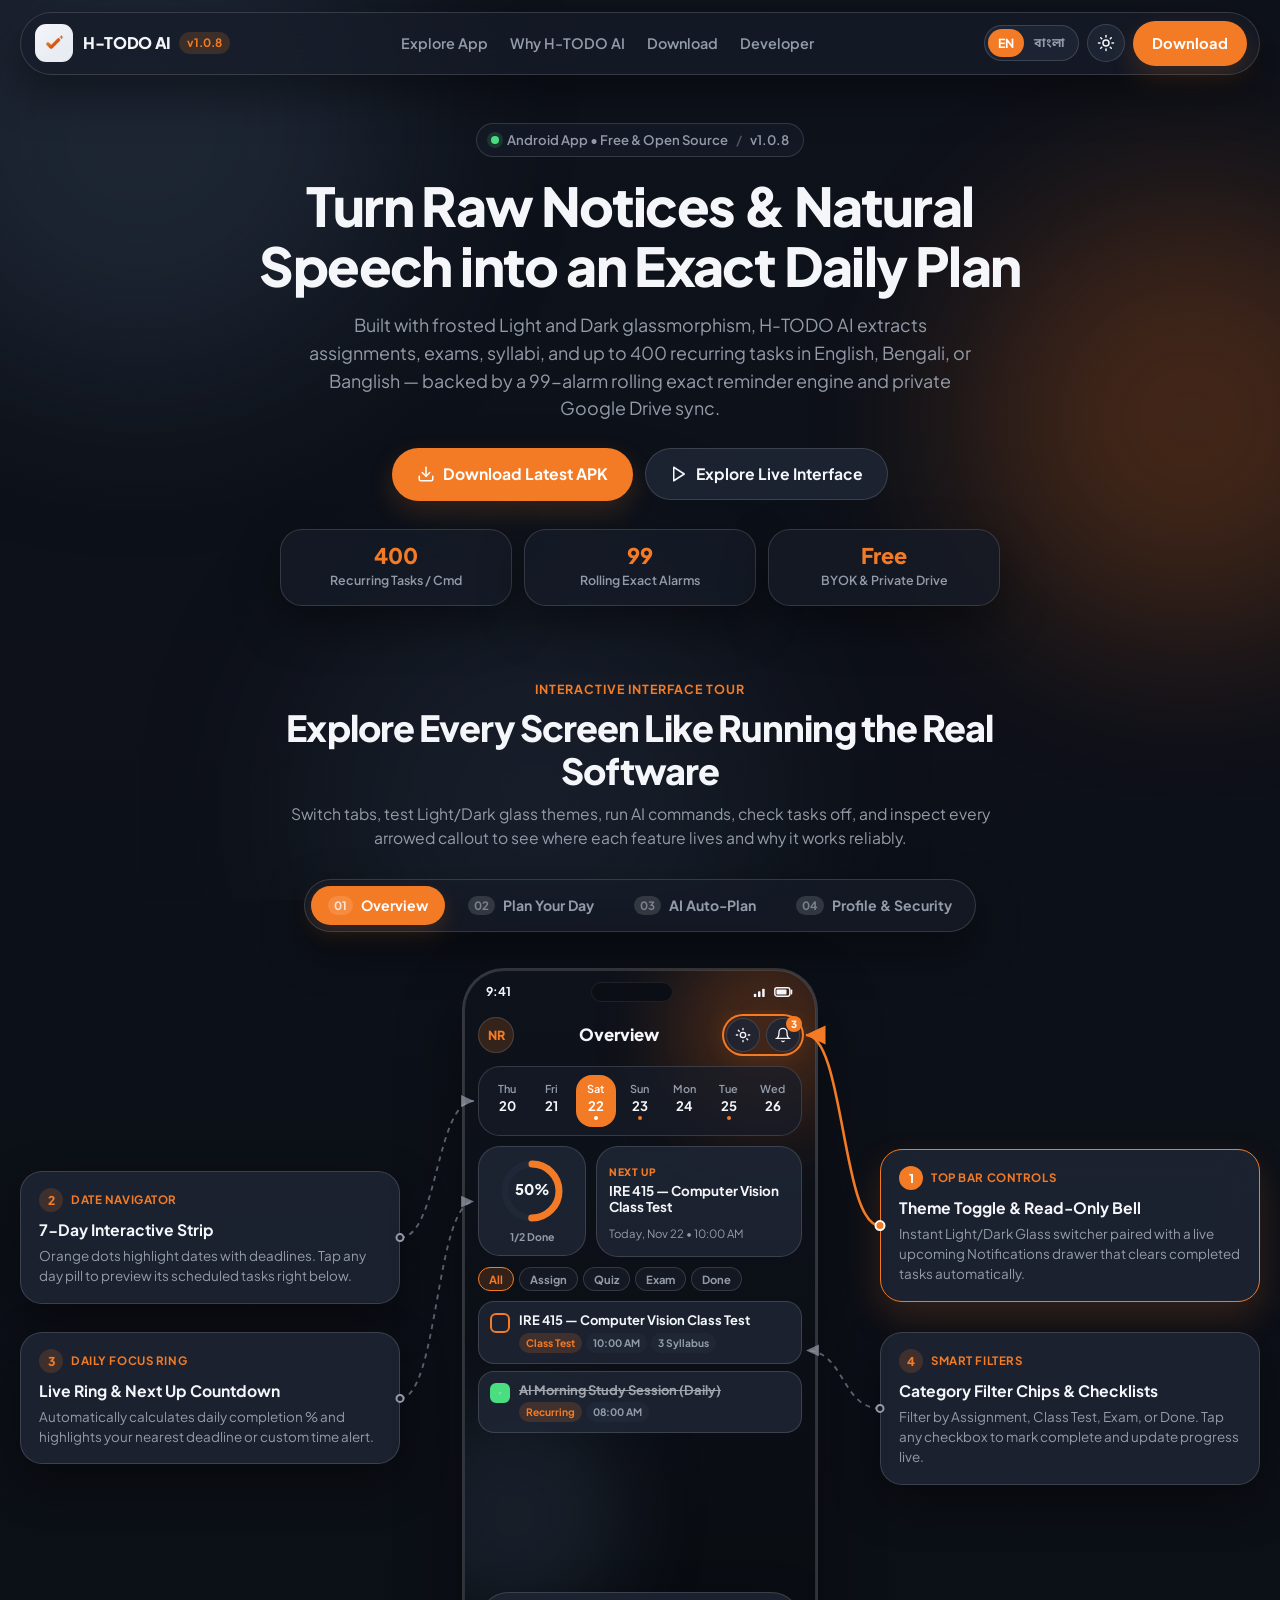
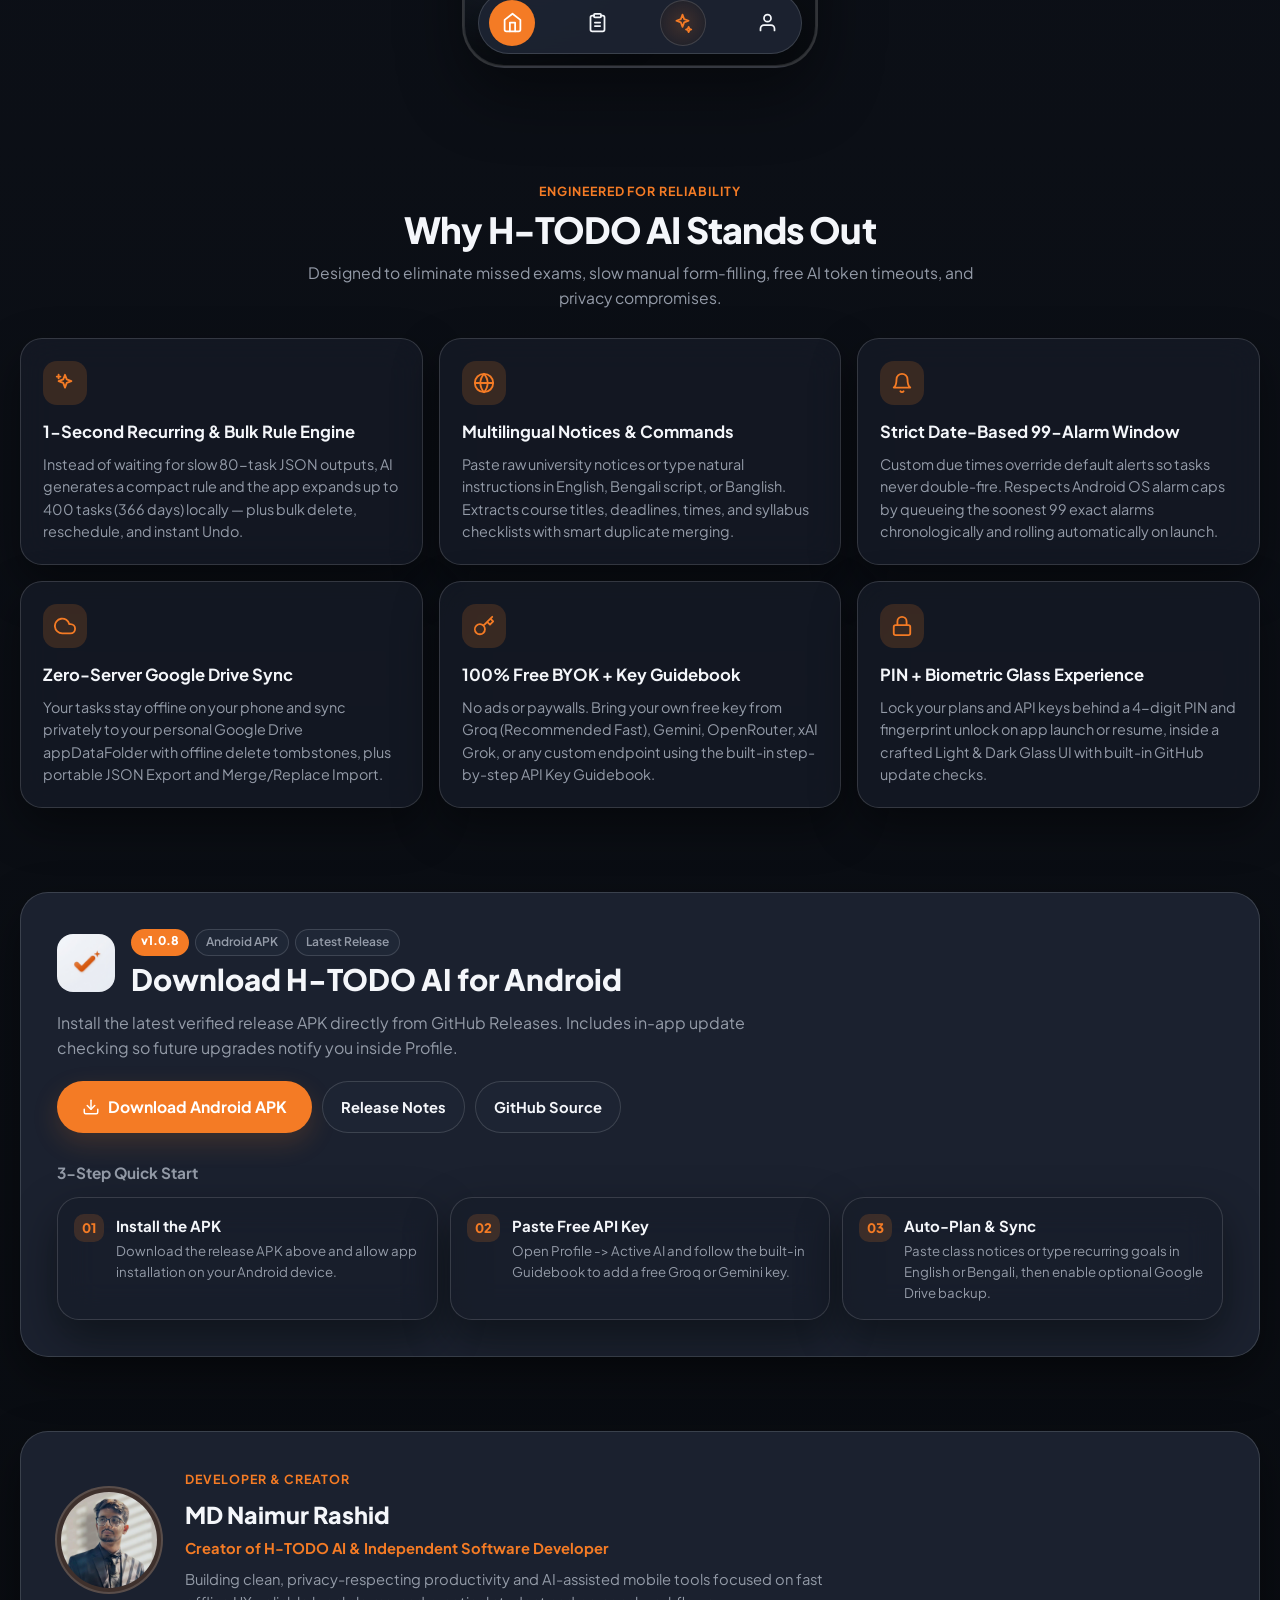
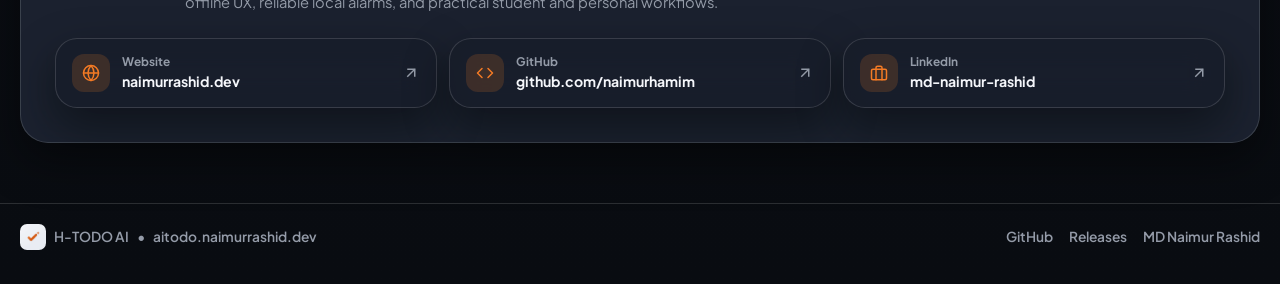
==== docs/index.html @ 0c8e9837 "Add interactive showcase website for aitodo.naimurrashid.dev and update README" ====
<!DOCTYPE html>
<html lang="en" data-theme="dark" data-lang="en">
<head>
  <meta charset="UTF-8" />
  <meta name="viewport" content="width=device-width, initial-scale=1.0" />
  <title>H-TODO AI — Smart AI Task &amp; Academic Schedule Planner</title>
  <meta
    name="description"
    content="H-TODO AI is a free, open-source glassmorphic Android planner with multilingual AI Auto-Plan (English, Bengali, Banglish), 400-task recurring rule engine, 99-alarm rolling exact reminders, private Google Drive sync, and biometric app lock."
  />
  <meta name="theme-color" content="#0B0E14" />
  <meta property="og:title" content="H-TODO AI — Smart AI Task &amp; Academic Schedule Planner" />
  <meta
    property="og:description"
    content="Turn raw Bengali, English, or Banglish notices and natural-language recurring rules into structured daily schedules with exact Android alarms and private Google Drive backup."
  />
  <meta property="og:type" content="website" />
  <meta property="og:url" content="https://aitodo.naimurrashid.dev/" />
  <meta property="og:image" content="https://aitodo.naimurrashid.dev/assets/app_logo.png" />
  <link rel="icon" type="image/png" href="assets/app_logo.png" />
  <link rel="apple-touch-icon" href="assets/app_logo.png" />
  <link rel="preconnect" href="https://fonts.googleapis.com" />
  <link rel="preconnect" href="https://fonts.gstatic.com" crossorigin />
  <link
    href="https://fonts.googleapis.com/css2?family=Noto+Sans+Bengali:wght@400;500;600;700&amp;family=Plus+Jakarta+Sans:wght@400;500;600;700;800&amp;display=swap"
    rel="stylesheet"
  />
  <link rel="stylesheet" href="styles.css" />
</head>
<body>
  <div class="ambient-backdrop" aria-hidden="true">
    <span class="orb orb-primary"></span>
    <span class="orb orb-accent"></span>
    <span class="orb orb-secondary"></span>
  </div>

  <!-- Sticky Glass Navigation Header -->
  <header class="site-header">
    <div class="container header-inner">
      <a class="brand" href="#top" aria-label="H-TODO AI Home">
        <img src="assets/app_logo.png" alt="H-TODO AI Logo" width="38" height="38" class="brand-logo" />
        <div class="brand-text">
          <span class="brand-name">H-TODO AI</span>
          <span class="version-pill" data-release-tag>v1.0.8</span>
        </div>
      </a>

      <nav class="desktop-nav" aria-label="Primary Navigation">
        <a href="#explore" data-i18n="navExplore">Explore App</a>
        <a href="#why" data-i18n="navWhy">Why H-TODO AI</a>
        <a href="#download" data-i18n="navDownload">Download</a>
        <a href="#developer" data-i18n="navDeveloper">Developer</a>
      </nav>

      <div class="header-actions">
        <div class="lang-switch" role="group" aria-label="Language switcher">
          <button type="button" class="lang-btn is-active" data-set-lang="en">EN</button>
          <button type="button" class="lang-btn" data-set-lang="bn">বাংলা</button>
        </div>

        <button
          type="button"
          class="icon-glass-btn"
          id="theme-toggle-btn"
          aria-label="Toggle Light and Dark Glass theme"
          title="Switch Glass Theme"
        >
          <svg class="icon-sun" viewBox="0 0 24 24" fill="none" stroke="currentColor" stroke-width="2" stroke-linecap="round" stroke-linejoin="round" aria-hidden="true">
            <circle cx="12" cy="12" r="4"></circle>
            <path d="M12 2v2M12 20v2M4.93 4.93l1.41 1.41M17.66 17.66l1.41 1.41M2 12h2M20 12h2M6.34 17.66l-1.41 1.41M19.07 4.93l-1.41 1.41"></path>
          </svg>
          <svg class="icon-moon" viewBox="0 0 24 24" fill="none" stroke="currentColor" stroke-width="2" stroke-linecap="round" stroke-linejoin="round" aria-hidden="true">
            <path d="M21 12.79A9 9 0 1 1 11.21 3 7 7 0 0 0 21 12.79z"></path>
          </svg>
        </button>

        <a href="#download" class="btn-primary header-download-btn" data-i18n="headerDownload">Download</a>

        <button
          type="button"
          class="icon-glass-btn mobile-menu-btn"
          id="mobile-menu-btn"
          aria-label="Toggle Menu"
          aria-expanded="false"
        >
          <svg viewBox="0 0 24 24" fill="none" stroke="currentColor" stroke-width="2" stroke-linecap="round" aria-hidden="true">
            <line x1="4" y1="7" x2="20" y2="7"></line>
            <line x1="4" y1="12" x2="20" y2="12"></line>
            <line x1="4" y1="17" x2="20" y2="17"></line>
          </svg>
        </button>
      </div>
    </div>

    <div class="mobile-nav glass-panel" id="mobile-nav" hidden>
      <a href="#explore" data-i18n="navExplore">Explore App</a>
      <a href="#why" data-i18n="navWhy">Why H-TODO AI</a>
      <a href="#download" data-i18n="navDownload">Download</a>
      <a href="#developer" data-i18n="navDeveloper">Developer</a>
    </div>
  </header>

  <main id="top">
    <!-- Hero Section -->
    <section class="hero-section">
      <div class="container hero-grid">
        <div class="hero-copy">
          <div class="eyebrow-pill glass-pill">
            <span class="pulse-dot"></span>
            <span data-i18n="heroEyebrow">Android App • Free &amp; Open Source</span>
            <span class="eyebrow-sep" aria-hidden="true">/</span>
            <span data-release-tag>v1.0.8</span>
          </div>

          <h1 class="hero-title" data-i18n="heroTitle">
            Turn Raw Notices &amp; Natural Speech into an Exact Daily Plan
          </h1>

          <p class="hero-subtitle" data-i18n="heroSubtitle">
            Built with frosted Light and Dark glassmorphism, H-TODO AI extracts assignments, exams, syllabi, and up to 400 recurring tasks in English, Bengali, or Banglish — backed by a 99-alarm rolling exact reminder engine and private Google Drive sync.
          </p>

          <div class="hero-ctas">
            <a
              href="https://github.com/naimurhamim/h-todo-ai/releases/latest"
              class="btn-primary btn-lg"
              data-apk-download
            >
              <svg viewBox="0 0 24 24" fill="none" stroke="currentColor" stroke-width="2" stroke-linecap="round" stroke-linejoin="round" aria-hidden="true">
                <path d="M21 15v4a2 2 0 0 1-2 2H5a2 2 0 0 1-2-2v-4"></path>
                <polyline points="7 10 12 15 17 10"></polyline>
                <line x1="12" y1="15" x2="12" y2="3"></line>
              </svg>
              <span data-i18n="heroPrimaryCta">Download Latest APK</span>
            </a>

            <a href="#explore" class="btn-glass btn-lg">
              <svg viewBox="0 0 24 24" fill="none" stroke="currentColor" stroke-width="2" stroke-linecap="round" stroke-linejoin="round" aria-hidden="true">
                <polygon points="5 3 19 12 5 21 5 3"></polygon>
              </svg>
              <span data-i18n="heroSecondaryCta">Explore Live Interface</span>
            </a>
          </div>

          <div class="hero-metrics">
            <div class="metric-card glass-panel">
              <span class="metric-value">400</span>
              <span class="metric-label" data-i18n="metricRecurring">Recurring Tasks / Cmd</span>
            </div>
            <div class="metric-card glass-panel">
              <span class="metric-value">99</span>
              <span class="metric-label" data-i18n="metricAlarms">Rolling Exact Alarms</span>
            </div>
            <div class="metric-card glass-panel">
              <span class="metric-value" data-i18n="metricZeroCostVal">Free</span>
              <span class="metric-label" data-i18n="metricZeroCost">BYOK &amp; Private Drive</span>
            </div>
          </div>
        </div>
      </div>
    </section>

    <!-- Interactive Software Explorer -->
    <section id="explore" class="explore-section">
      <div class="container">
        <div class="section-header">
          <span class="section-kicker" data-i18n="exploreKicker">Interactive Interface Tour</span>
          <h2 class="section-title" data-i18n="exploreTitle">
            Explore Every Screen Like Running the Real Software
          </h2>
          <p class="section-desc" data-i18n="exploreDesc">
            Switch tabs, test Light/Dark glass themes, run AI commands, check tasks off, and inspect every arrowed callout to see where each feature lives and why it works reliably.
          </p>
        </div>

        <!-- Screen Tabs -->
        <div class="screen-tabs-wrap">
          <div class="screen-tabs glass-panel" role="tablist" aria-label="App Screens">
            <button type="button" class="screen-tab is-active" role="tab" aria-selected="true" data-tab="0">
              <span class="tab-index">01</span>
              <span data-i18n="tabOverview">Overview</span>
            </button>
            <button type="button" class="screen-tab" role="tab" aria-selected="false" data-tab="1">
              <span class="tab-index">02</span>
              <span data-i18n="tabPlan">Plan Your Day</span>
            </button>
            <button type="button" class="screen-tab" role="tab" aria-selected="false" data-tab="2">
              <span class="tab-index">03</span>
              <span data-i18n="tabAi">AI Auto-Plan</span>
            </button>
            <button type="button" class="screen-tab" role="tab" aria-selected="false" data-tab="3">
              <span class="tab-index">04</span>
              <span data-i18n="tabProfile">Profile &amp; Security</span>
            </button>
          </div>
        </div>

        <!-- 3-Column Annotated Phone Stage -->
        <div class="explore-stage" id="explore-stage">
          <svg id="callout-arrows" class="callout-arrows" aria-hidden="true"></svg>

          <!-- Left Bubble Column (Desktop) -->
          <div class="callout-col callout-col-left" id="callout-left"></div>

          <!-- Center Interactive Glass Phone Frame -->
          <div class="phone-column">
            <div class="phone-chassis" id="phone-chassis">
              <div class="phone-ambient" aria-hidden="true">
                <span class="p-orb p-orb-1"></span>
                <span class="p-orb p-orb-2"></span>
              </div>

              <!-- Realistic Status Bar & Top Speaker -->
              <div class="phone-statusbar">
                <span class="sb-time">9:41</span>
                <span class="phone-notch" aria-hidden="true"></span>
                <span class="sb-icons" aria-hidden="true">
                  <svg viewBox="0 0 18 14" width="15" height="12" fill="currentColor">
                    <rect x="1" y="9" width="3" height="4" rx="1"></rect>
                    <rect x="6" y="6" width="3" height="7" rx="1"></rect>
                    <rect x="11" y="3" width="3" height="10" rx="1"></rect>
                  </svg>
                  <svg viewBox="0 0 24 14" width="20" height="12" fill="none" stroke="currentColor" stroke-width="1.8">
                    <rect x="1" y="2" width="18" height="10" rx="2.5"></rect>
                    <rect x="3" y="4" width="12" height="6" rx="1" fill="currentColor" stroke="none"></rect>
                    <path d="M21 5v4" stroke-linecap="round"></path>
                  </svg>
                </span>
              </div>

              <!-- In-Phone Top Undo Popup / Toast Host -->
              <div class="phone-overlay-host" id="phone-overlay-host"></div>

              <!-- Scrollable Phone Screen Content -->
              <div class="phone-viewport" id="phone-viewport" tabindex="0"></div>

              <!-- Floating Bottom Glass Nav Dock (Exact HomeShell Match) -->
              <div class="phone-dock-wrap">
                <nav class="phone-dock" aria-label="Simulated App Navigation">
                  <button type="button" class="dock-btn is-active" data-tab="0" title="Overview" aria-label="Overview tab">
                    <svg viewBox="0 0 24 24" fill="none" stroke="currentColor" stroke-width="2" stroke-linecap="round" stroke-linejoin="round">
                      <path d="M3 9l9-7 9 7v11a2 2 0 0 1-2 2H5a2 2 0 0 1-2-2z"></path>
                      <polyline points="9 22 9 12 15 12 15 22"></polyline>
                    </svg>
                  </button>
                  <button type="button" class="dock-btn" data-tab="1" title="Plan" aria-label="Plan tab">
                    <svg viewBox="0 0 24 24" fill="none" stroke="currentColor" stroke-width="2" stroke-linecap="round" stroke-linejoin="round">
                      <rect x="8" y="2" width="8" height="4" rx="1" ry="1"></rect>
                      <path d="M16 4h2a2 2 0 0 1 2 2v14a2 2 0 0 1-2 2H6a2 2 0 0 1-2-2V6a2 2 0 0 1 2-2h2"></path>
                      <path d="M9 12h6M9 16h6"></path>
                    </svg>
                  </button>
                  <button type="button" class="dock-btn dock-ai-btn" data-tab="2" title="AI Auto-Plan" aria-label="AI Auto-Plan tab">
                    <svg viewBox="0 0 24 24" fill="none" stroke="currentColor" stroke-width="2" stroke-linecap="round" stroke-linejoin="round">
                      <path d="M12 3l1.9 5.1L19 10l-5.1 1.9L12 17l-1.9-5.1L5 10l5.1-1.9L12 3z"></path>
                      <path d="M19 17l.9 2.1L22 20l-2.1.9L19 23l-.9-2.1L16 20l2.1-.9L19 17z"></path>
                    </svg>
                  </button>
                  <button type="button" class="dock-btn" data-tab="3" title="Profile" aria-label="Profile tab">
                    <svg viewBox="0 0 24 24" fill="none" stroke="currentColor" stroke-width="2" stroke-linecap="round" stroke-linejoin="round">
                      <path d="M20 21v-2a4 4 0 0 0-4-4H8a4 4 0 0 0-4 4v2"></path>
                      <circle cx="12" cy="7" r="4"></circle>
                    </svg>
                  </button>
                </nav>
              </div>
            </div>
          </div>

          <!-- Right Bubble Column (Desktop) -->
          <div class="callout-col callout-col-right" id="callout-right"></div>
        </div>

        <!-- Mobile & Tablet Interactive Callouts -->
        <div class="mobile-callouts" id="mobile-callouts">
          <div class="mobile-stepper glass-panel">
            <button type="button" class="step-nav-btn" id="step-prev-btn">
              <svg viewBox="0 0 24 24" fill="none" stroke="currentColor" stroke-width="2" stroke-linecap="round" stroke-linejoin="round" aria-hidden="true">
                <polyline points="15 18 9 12 15 6"></polyline>
              </svg>
              <span data-i18n="stepPrev">Prev</span>
            </button>
            <div class="step-status">
              <span class="step-badge" id="step-badge-text">1 / 4</span>
              <span class="step-hint" data-i18n="stepHint">Tap pins or cards to inspect</span>
            </div>
            <button type="button" class="step-nav-btn" id="step-next-btn">
              <span data-i18n="stepNext">Next</span>
              <svg viewBox="0 0 24 24" fill="none" stroke="currentColor" stroke-width="2" stroke-linecap="round" stroke-linejoin="round" aria-hidden="true">
                <polyline points="9 18 15 12 9 6"></polyline>
              </svg>
            </button>
          </div>

          <div class="mobile-callout-list" id="mobile-callout-list"></div>
        </div>
      </div>
    </section>

    <!-- Why H-TODO AI Section -->
    <section id="why" class="why-section">
      <div class="container">
        <div class="section-header">
          <span class="section-kicker" data-i18n="whyKicker">Engineered for Reliability</span>
          <h2 class="section-title" data-i18n="whyTitle">Why H-TODO AI Stands Out</h2>
          <p class="section-desc" data-i18n="whyDesc">
            Designed to eliminate missed exams, slow manual form-filling, free AI token timeouts, and privacy compromises.
          </p>
        </div>

        <div class="why-grid" id="why-grid">
          <article class="why-card glass-panel">
            <div class="why-icon">
              <svg viewBox="0 0 24 24" fill="none" stroke="currentColor" stroke-width="2" stroke-linecap="round" stroke-linejoin="round" aria-hidden="true">
                <path d="M12 3l1.9 5.1L19 10l-5.1 1.9L12 17l-1.9-5.1L5 10l5.1-1.9L12 3z"></path>
                <path d="M5 3v4M3 5h4"></path>
              </svg>
            </div>
            <h3 data-i18n="why1Title">1-Second Recurring &amp; Bulk Rule Engine</h3>
            <p data-i18n="why1Body">
              Instead of waiting for slow 80-task JSON outputs, AI generates a compact rule and the app expands up to 400 tasks (366 days) locally — plus bulk delete, reschedule, and instant Undo.
            </p>
          </article>

          <article class="why-card glass-panel">
            <div class="why-icon">
              <svg viewBox="0 0 24 24" fill="none" stroke="currentColor" stroke-width="2" stroke-linecap="round" stroke-linejoin="round" aria-hidden="true">
                <circle cx="12" cy="12" r="10"></circle>
                <line x1="2" y1="12" x2="22" y2="12"></line>
                <path d="M12 2a15.3 15.3 0 0 1 4 10 15.3 15.3 0 0 1-4 10 15.3 15.3 0 0 1-4-10 15.3 15.3 0 0 1 4-10z"></path>
              </svg>
            </div>
            <h3 data-i18n="why2Title">Multilingual Notices &amp; Commands</h3>
            <p data-i18n="why2Body">
              Paste raw university notices or type natural instructions in English, Bengali script, or Banglish. Extracts course titles, deadlines, times, and syllabus checklists with smart duplicate merging.
            </p>
          </article>

          <article class="why-card glass-panel">
            <div class="why-icon">
              <svg viewBox="0 0 24 24" fill="none" stroke="currentColor" stroke-width="2" stroke-linecap="round" stroke-linejoin="round" aria-hidden="true">
                <path d="M18 8A6 6 0 0 0 6 8c0 7-3 9-3 9h18s-3-2-3-9"></path>
                <path d="M13.73 21a2 2 0 0 1-3.46 0"></path>
              </svg>
            </div>
            <h3 data-i18n="why3Title">Strict Date-Based 99-Alarm Window</h3>
            <p data-i18n="why3Body">
              Custom due times override default alerts so tasks never double-fire. Respects Android OS alarm caps by queueing the soonest 99 exact alarms chronologically and rolling automatically on launch.
            </p>
          </article>

          <article class="why-card glass-panel">
            <div class="why-icon">
              <svg viewBox="0 0 24 24" fill="none" stroke="currentColor" stroke-width="2" stroke-linecap="round" stroke-linejoin="round" aria-hidden="true">
                <path d="M18 10h-1.26A8 8 0 1 0 9 20h9a5 5 0 0 0 0-10z"></path>
              </svg>
            </div>
            <h3 data-i18n="why4Title">Zero-Server Google Drive Sync</h3>
            <p data-i18n="why4Body">
              Your tasks stay offline on your phone and sync privately to your personal Google Drive appDataFolder with offline delete tombstones, plus portable JSON Export and Merge/Replace Import.
            </p>
          </article>

          <article class="why-card glass-panel">
            <div class="why-icon">
              <svg viewBox="0 0 24 24" fill="none" stroke="currentColor" stroke-width="2" stroke-linecap="round" stroke-linejoin="round" aria-hidden="true">
                <path d="M21 2l-2 2m-7.61 7.61a5.5 5.5 0 1 1-7.778 7.778 5.5 5.5 0 0 1 7.777-7.777zm0 0L15.5 7.5m0 0l3 3L22 7l-3-3m-3.5 3.5L19 4"></path>
              </svg>
            </div>
            <h3 data-i18n="why5Title">100% Free BYOK + Key Guidebook</h3>
            <p data-i18n="why5Body">
              No ads or paywalls. Bring your own free key from Groq (Recommended Fast), Gemini, OpenRouter, xAI Grok, or any custom endpoint using the built-in step-by-step API Key Guidebook.
            </p>
          </article>

          <article class="why-card glass-panel">
            <div class="why-icon">
              <svg viewBox="0 0 24 24" fill="none" stroke="currentColor" stroke-width="2" stroke-linecap="round" stroke-linejoin="round" aria-hidden="true">
                <rect x="3" y="11" width="18" height="11" rx="2" ry="2"></rect>
                <path d="M7 11V7a5 5 0 0 1 10 0v4"></path>
              </svg>
            </div>
            <h3 data-i18n="why6Title">PIN + Biometric Glass Experience</h3>
            <p data-i18n="why6Body">
              Lock your plans and API keys behind a 4-digit PIN and fingerprint unlock on app launch or resume, inside a crafted Light &amp; Dark Glass UI with built-in GitHub update checks.
            </p>
          </article>
        </div>
      </div>
    </section>

    <!-- Download & Quick Setup Section -->
    <section id="download" class="download-section">
      <div class="container">
        <div class="download-card glass-panel-elevated">
          <div class="download-main">
            <div class="download-brand-row">
              <img src="assets/app_logo.png" alt="H-TODO AI Icon" width="58" height="58" class="download-app-icon" />
              <div>
                <div class="release-badges">
                  <span class="release-tag-pill" data-release-tag>v1.0.8</span>
                  <span class="release-meta-pill" id="release-size">Android APK</span>
                  <span class="release-meta-pill" id="release-date">Latest Release</span>
                </div>
                <h2 class="download-title" data-i18n="downloadTitle">Download H-TODO AI for Android</h2>
              </div>
            </div>

            <p class="download-desc" data-i18n="downloadDesc">
              Install the latest verified release APK directly from GitHub Releases. Includes in-app update checking so future upgrades notify you inside Profile.
            </p>

            <div class="download-actions">
              <a
                href="https://github.com/naimurhamim/h-todo-ai/releases/latest"
                class="btn-primary btn-lg"
                id="primary-apk-btn"
                data-apk-download
              >
                <svg viewBox="0 0 24 24" fill="none" stroke="currentColor" stroke-width="2" stroke-linecap="round" stroke-linejoin="round" aria-hidden="true">
                  <path d="M21 15v4a2 2 0 0 1-2 2H5a2 2 0 0 1-2-2v-4"></path>
                  <polyline points="7 10 12 15 17 10"></polyline>
                  <line x1="12" y1="15" x2="12" y2="3"></line>
                </svg>
                <span data-i18n="downloadApkBtn">Download Android APK</span>
              </a>

              <a
                href="https://github.com/naimurhamim/h-todo-ai/releases/latest"
                target="_blank"
                rel="noopener noreferrer"
                class="btn-glass"
                id="release-notes-link"
              >
                <span data-i18n="releaseNotesBtn">Release Notes</span>
              </a>

              <a
                href="https://github.com/naimurhamim/h-todo-ai"
                target="_blank"
                rel="noopener noreferrer"
                class="btn-glass"
              >
                <span data-i18n="sourceRepoBtn">GitHub Source</span>
              </a>
            </div>
          </div>

          <div class="quick-steps">
            <h3 class="quick-steps-heading" data-i18n="quickStepsHeading">3-Step Quick Start</h3>
            <div class="steps-grid">
              <div class="step-item glass-panel">
                <span class="step-num">01</span>
                <div>
                  <h4 data-i18n="qs1Title">Install the APK</h4>
                  <p data-i18n="qs1Body">Download the release APK above and allow app installation on your Android device.</p>
                </div>
              </div>
              <div class="step-item glass-panel">
                <span class="step-num">02</span>
                <div>
                  <h4 data-i18n="qs2Title">Paste Free API Key</h4>
                  <p data-i18n="qs2Body">Open Profile -&gt; Active AI and follow the built-in Guidebook to add a free Groq or Gemini key.</p>
                </div>
              </div>
              <div class="step-item glass-panel">
                <span class="step-num">03</span>
                <div>
                  <h4 data-i18n="qs3Title">Auto-Plan &amp; Sync</h4>
                  <p data-i18n="qs3Body">Paste class notices or type recurring goals in English or Bengali, then enable optional Google Drive backup.</p>
                </div>
              </div>
            </div>
          </div>
        </div>
      </div>
    </section>

    <!-- Developer Section -->
    <section id="developer" class="developer-section">
      <div class="container">
        <div class="developer-card glass-panel-elevated">
          <div class="developer-header">
            <div class="dev-avatar-ring">
              <img src="assets/Naimur_Hamim.jpg" alt="MD Naimur Rashid" width="96" height="96" class="dev-avatar" />
            </div>
            <div class="dev-identity">
              <span class="section-kicker" data-i18n="devKicker">Developer &amp; Creator</span>
              <h2 class="dev-name">MD Naimur Rashid</h2>
              <p class="dev-role" data-i18n="devRole">Creator of H-TODO AI &amp; Independent Software Developer</p>
              <p class="dev-bio" data-i18n="devBio">
                Building clean, privacy-respecting productivity and AI-assisted mobile tools focused on fast offline UX, reliable local alarms, and practical student and personal workflows.
              </p>
            </div>
          </div>

          <div class="dev-links-grid">
            <a href="https://naimurrashid.dev/" target="_blank" rel="noopener noreferrer" class="dev-link-card glass-panel">
              <span class="dev-link-icon">
                <svg viewBox="0 0 24 24" fill="none" stroke="currentColor" stroke-width="2" stroke-linecap="round" stroke-linejoin="round" aria-hidden="true">
                  <circle cx="12" cy="12" r="10"></circle>
                  <line x1="2" y1="12" x2="22" y2="12"></line>
                  <path d="M12 2a15.3 15.3 0 0 1 4 10 15.3 15.3 0 0 1-4 10 15.3 15.3 0 0 1-4-10 15.3 15.3 0 0 1 4-10z"></path>
                </svg>
              </span>
              <div class="dev-link-meta">
                <span class="dev-link-label">Website</span>
                <span class="dev-link-value">naimurrashid.dev</span>
              </div>
              <svg class="dev-ext-arrow" viewBox="0 0 24 24" fill="none" stroke="currentColor" stroke-width="2" aria-hidden="true">
                <line x1="7" y1="17" x2="17" y2="7"></line>
                <polyline points="7 7 17 7 17 17"></polyline>
              </svg>
            </a>

            <a href="https://github.com/naimurhamim" target="_blank" rel="noopener noreferrer" class="dev-link-card glass-panel">
              <span class="dev-link-icon">
                <svg viewBox="0 0 24 24" fill="none" stroke="currentColor" stroke-width="2" stroke-linecap="round" stroke-linejoin="round" aria-hidden="true">
                  <polyline points="16 18 22 12 16 6"></polyline>
                  <polyline points="8 6 2 12 8 18"></polyline>
                </svg>
              </span>
              <div class="dev-link-meta">
                <span class="dev-link-label">GitHub</span>
                <span class="dev-link-value">github.com/naimurhamim</span>
              </div>
              <svg class="dev-ext-arrow" viewBox="0 0 24 24" fill="none" stroke="currentColor" stroke-width="2" aria-hidden="true">
                <line x1="7" y1="17" x2="17" y2="7"></line>
                <polyline points="7 7 17 7 17 17"></polyline>
              </svg>
            </a>

            <a href="https://www.linkedin.com/in/md-naimur-rashid/" target="_blank" rel="noopener noreferrer" class="dev-link-card glass-panel">
              <span class="dev-link-icon">
                <svg viewBox="0 0 24 24" fill="none" stroke="currentColor" stroke-width="2" stroke-linecap="round" stroke-linejoin="round" aria-hidden="true">
                  <rect x="2" y="7" width="20" height="14" rx="2" ry="2"></rect>
                  <path d="M16 21V5a2 2 0 0 0-2-2h-4a2 2 0 0 0-2 2v16"></path>
                </svg>
              </span>
              <div class="dev-link-meta">
                <span class="dev-link-label">LinkedIn</span>
                <span class="dev-link-value">md-naimur-rashid</span>
              </div>
              <svg class="dev-ext-arrow" viewBox="0 0 24 24" fill="none" stroke="currentColor" stroke-width="2" aria-hidden="true">
                <line x1="7" y1="17" x2="17" y2="7"></line>
                <polyline points="7 7 17 7 17 17"></polyline>
              </svg>
            </a>
          </div>
        </div>
      </div>
    </section>
  </main>

  <!-- Footer -->
  <footer class="site-footer">
    <div class="container footer-inner">
      <div class="footer-left">
        <img src="assets/app_logo.png" alt="H-TODO AI" width="26" height="26" class="footer-logo" />
        <span>H-TODO AI</span>
        <span class="footer-sep" aria-hidden="true">•</span>
        <span>aitodo.naimurrashid.dev</span>
      </div>
      <div class="footer-links">
        <a href="https://github.com/naimurhamim/h-todo-ai" target="_blank" rel="noopener noreferrer">GitHub</a>
        <a href="https://github.com/naimurhamim/h-todo-ai/releases/latest" target="_blank" rel="noopener noreferrer">Releases</a>
        <a href="https://naimurrashid.dev/" target="_blank" rel="noopener noreferrer">MD Naimur Rashid</a>
      </div>
    </div>
  </footer>

  <script src="app.js"></script>
</body>
</html>
---- docs/styles.css ----
/* =========================================================
   H-TODO AI Showcase — Exact App Glassmorphism Tokens
   ========================================================= */

:root {
  --radius-sm: 10px;
  --radius-md: 16px;
  --radius-lg: 22px;
  --radius-xl: 28px;
  --radius-pill: 999px;
  --font-sans: 'Plus Jakarta Sans', 'Noto Sans Bengali', -apple-system, BlinkMacSystemFont, sans-serif;
  --transition: 220ms cubic-bezier(0.22, 1, 0.36, 1);
}

html[data-theme="light"] {
  color-scheme: light;
  --bg: #ECEFF4;
  --bg-top: #E8ECF2;
  --bg-bottom: #E2E6EE;
  --orb-primary: #CBD5E1;
  --orb-accent: #FDBA74;
  --glass-fill: rgba(255, 255, 255, 0.74);
  --glass-elevated: rgba(255, 255, 255, 0.90);
  --glass-border: rgba(255, 255, 255, 0.94);
  --glass-shadow: 0 14px 36px rgba(15, 23, 42, 0.08);
  --surface: #FFFFFF;
  --surface-subtle: rgba(230, 234, 240, 0.76);
  --primary: #EA6A15;
  --on-primary: #FFFFFF;
  --primary-soft: rgba(234, 106, 21, 0.13);
  --text-primary: #14171F;
  --text-secondary: #5E6676;
  --border: rgba(203, 213, 225, 0.78);
  --success: #15803D;
  --success-soft: rgba(21, 128, 61, 0.12);
  --warning: #B45309;
  --warning-soft: rgba(180, 83, 9, 0.12);
  --danger: #DC2626;
  --danger-soft: rgba(220, 38, 38, 0.12);
  --phone-shell-bg: linear-gradient(180deg, #E8ECF2 0%, #E2E6EE 100%);
  --phone-bezel: rgba(20, 23, 31, 0.14);
}

html[data-theme="dark"] {
  color-scheme: dark;
  --bg: #0B0E14;
  --bg-top: #0E121B;
  --bg-bottom: #090C11;
  --orb-primary: #334155;
  --orb-accent: #EA6A15;
  --glass-fill: rgba(23, 29, 41, 0.72);
  --glass-elevated: rgba(30, 37, 52, 0.88);
  --glass-border: rgba(255, 255, 255, 0.14);
  --glass-shadow: 0 18px 46px rgba(0, 0, 0, 0.42);
  --surface: #151A25;
  --surface-subtle: rgba(35, 43, 60, 0.65);
  --primary: #F47B25;
  --on-primary: #FFFFFF;
  --primary-soft: rgba(244, 123, 37, 0.17);
  --text-primary: #F4F6FA;
  --text-secondary: #949BA8;
  --border: rgba(255, 255, 255, 0.14);
  --success: #4ADE80;
  --success-soft: rgba(74, 222, 128, 0.15);
  --warning: #FBBF24;
  --warning-soft: rgba(251, 191, 36, 0.16);
  --danger: #F87171;
  --danger-soft: rgba(248, 113, 113, 0.15);
  --phone-shell-bg: linear-gradient(180deg, #0E121B 0%, #090C11 100%);
  --phone-bezel: rgba(255, 255, 255, 0.16);
}

*,
*::before,
*::after {
  box-sizing: border-box;
}

html {
  scroll-behavior: smooth;
  overflow-x: clip;
}

body {
  margin: 0;
  min-height: 100vh;
  font-family: var(--font-sans);
  background: linear-gradient(180deg, var(--bg-top) 0%, var(--bg-bottom) 100%);
  color: var(--text-primary);
  line-height: 1.55;
  overflow-x: clip;
  -webkit-font-smoothing: antialiased;
}

img {
  display: block;
  max-width: 100%;
}

button,
input,
a {
  font-family: inherit;
}

a {
  color: inherit;
  text-decoration: none;
}

.container {
  width: min(1240px, 100% - 32px);
  margin-inline: auto;
}

section[id] {
  scroll-margin-top: 94px;
}

/* =========================================================
   Ambient Glass Backdrop Orbs
   ========================================================= */

.ambient-backdrop {
  position: fixed;
  inset: 0;
  z-index: -1;
  pointer-events: none;
  overflow: hidden;
}

.orb {
  position: absolute;
  border-radius: 50%;
  filter: blur(90px);
  opacity: 0.42;
}

.orb-primary {
  width: 520px;
  height: 520px;
  top: -140px;
  left: -120px;
  background: var(--orb-primary);
}

.orb-accent {
  width: 440px;
  height: 440px;
  top: 22%;
  right: -130px;
  background: var(--orb-accent);
  opacity: 0.24;
}

.orb-secondary {
  width: 460px;
  height: 460px;
  bottom: -140px;
  left: 24%;
  background: var(--orb-primary);
  opacity: 0.28;
}

/* =========================================================
   Reusable Frosted Glass Surfaces & Controls
   ========================================================= */

.glass-panel {
  background: var(--glass-fill);
  border: 1px solid var(--glass-border);
  box-shadow: var(--glass-shadow);
  backdrop-filter: blur(18px);
  -webkit-backdrop-filter: blur(18px);
}

.glass-panel-elevated {
  background: var(--glass-elevated);
  border: 1px solid var(--glass-border);
  box-shadow: var(--glass-shadow);
  backdrop-filter: blur(22px);
  -webkit-backdrop-filter: blur(22px);
}

.glass-pill {
  background: var(--glass-fill);
  border: 1px solid var(--glass-border);
  backdrop-filter: blur(14px);
  -webkit-backdrop-filter: blur(14px);
}

.btn-primary,
.btn-glass {
  display: inline-flex;
  align-items: center;
  justify-content: center;
  gap: 8px;
  padding: 10px 18px;
  border-radius: var(--radius-pill);
  font-size: 0.92rem;
  font-weight: 700;
  border: 1px solid transparent;
  cursor: pointer;
  transition: transform var(--transition), background var(--transition), border-color var(--transition), box-shadow var(--transition);
  white-space: nowrap;
}

.btn-primary svg,
.btn-glass svg {
  width: 18px;
  height: 18px;
  flex-shrink: 0;
}

.btn-lg {
  padding: 13px 24px;
  font-size: 0.98rem;
}

.btn-primary {
  background: var(--primary);
  color: var(--on-primary);
  box-shadow: 0 10px 26px var(--primary-soft);
}

.btn-primary:hover {
  transform: translateY(-2px);
  filter: brightness(1.06);
}

.btn-glass {
  background: var(--glass-elevated);
  color: var(--text-primary);
  border-color: var(--glass-border);
  backdrop-filter: blur(14px);
}

.btn-glass:hover {
  transform: translateY(-2px);
  border-color: var(--primary);
}

/* =========================================================
   Sticky Header
   ========================================================= */

.site-header {
  position: sticky;
  top: 0;
  z-index: 40;
  padding: 12px 0;
}

.header-inner {
  display: flex;
  align-items: center;
  justify-content: space-between;
  gap: 12px;
  padding: 8px 12px 8px 14px;
  border-radius: var(--radius-pill);
  background: var(--glass-fill);
  border: 1px solid var(--glass-border);
  box-shadow: var(--glass-shadow);
  backdrop-filter: blur(20px);
  -webkit-backdrop-filter: blur(20px);
}

.brand {
  display: inline-flex;
  align-items: center;
  gap: 10px;
  min-width: 0;
}

.brand-logo {
  border-radius: 11px;
  flex-shrink: 0;
}

.brand-text {
  display: flex;
  align-items: center;
  gap: 8px;
  min-width: 0;
}

.brand-name {
  font-weight: 800;
  font-size: 1rem;
  letter-spacing: -0.02em;
  white-space: nowrap;
}

.version-pill {
  padding: 2px 8px;
  border-radius: var(--radius-pill);
  background: var(--primary-soft);
  color: var(--primary);
  font-size: 0.72rem;
  font-weight: 700;
  white-space: nowrap;
}

.desktop-nav {
  display: flex;
  align-items: center;
  gap: 22px;
}

.desktop-nav a {
  font-size: 0.9rem;
  font-weight: 600;
  color: var(--text-secondary);
  transition: color var(--transition);
}

.desktop-nav a:hover {
  color: var(--text-primary);
}

.header-actions {
  display: flex;
  align-items: center;
  gap: 8px;
}

.lang-switch {
  display: inline-flex;
  padding: 3px;
  border-radius: var(--radius-pill);
  background: var(--surface-subtle);
  border: 1px solid var(--border);
}

.lang-btn {
  border: none;
  background: transparent;
  color: var(--text-secondary);
  padding: 5px 10px;
  border-radius: var(--radius-pill);
  font-size: 0.78rem;
  font-weight: 700;
  cursor: pointer;
  transition: all var(--transition);
}

.lang-btn.is-active {
  background: var(--primary);
  color: var(--on-primary);
}

.icon-glass-btn {
  width: 38px;
  height: 38px;
  border-radius: 50%;
  border: 1px solid var(--border);
  background: var(--surface-subtle);
  color: var(--text-primary);
  display: inline-flex;
  align-items: center;
  justify-content: center;
  cursor: pointer;
  flex-shrink: 0;
  transition: border-color var(--transition), background var(--transition);
}

.icon-glass-btn svg {
  width: 18px;
  height: 18px;
}

.icon-glass-btn:hover {
  border-color: var(--primary);
}

html[data-theme="dark"] .icon-moon {
  display: none;
}

html[data-theme="light"] .icon-sun {
  display: none;
}

.mobile-menu-btn {
  display: none;
}

.mobile-nav {
  width: min(1240px, 100% - 32px);
  margin: 8px auto 0;
  padding: 10px;
  border-radius: var(--radius-lg);
  display: grid;
  gap: 4px;
}

.mobile-nav[hidden] {
  display: none;
}

.mobile-nav a {
  padding: 10px 14px;
  border-radius: var(--radius-md);
  font-weight: 600;
  font-size: 0.94rem;
}

.mobile-nav a:hover {
  background: var(--primary-soft);
  color: var(--primary);
}

/* =========================================================
   Hero Section
   ========================================================= */

.hero-section {
  padding: 36px 0 28px;
}

.hero-grid {
  display: flex;
  justify-content: center;
}

.hero-copy {
  max-width: 820px;
  text-align: center;
  display: flex;
  flex-direction: column;
  align-items: center;
}

.eyebrow-pill {
  display: inline-flex;
  align-items: center;
  gap: 8px;
  padding: 6px 14px;
  border-radius: var(--radius-pill);
  font-size: 0.82rem;
  font-weight: 600;
  color: var(--text-secondary);
  margin-bottom: 18px;
}

.pulse-dot {
  width: 8px;
  height: 8px;
  border-radius: 50%;
  background: var(--success);
  box-shadow: 0 0 0 4px var(--success-soft);
}

.eyebrow-sep {
  opacity: 0.45;
}

.hero-title {
  margin: 0 0 16px;
  font-size: clamp(2rem, 4.4vw, 3.35rem);
  line-height: 1.12;
  letter-spacing: -0.03em;
  font-weight: 800;
}

.hero-subtitle {
  margin: 0 0 26px;
  max-width: 680px;
  font-size: clamp(0.98rem, 1.5vw, 1.12rem);
  color: var(--text-secondary);
}

.hero-ctas {
  display: flex;
  flex-wrap: wrap;
  justify-content: center;
  gap: 12px;
  margin-bottom: 28px;
}

.hero-metrics {
  display: grid;
  grid-template-columns: repeat(3, minmax(0, 1fr));
  gap: 12px;
  width: min(720px, 100%);
}

.metric-card {
  padding: 14px 16px;
  border-radius: var(--radius-lg);
  display: flex;
  flex-direction: column;
  align-items: center;
  gap: 3px;
}

.metric-value {
  font-size: 1.35rem;
  font-weight: 800;
  color: var(--primary);
  line-height: 1.15;
}

.metric-label {
  font-size: 0.78rem;
  font-weight: 600;
  color: var(--text-secondary);
  text-align: center;
}

/* =========================================================
   Shared Section Headers
   ========================================================= */

.section-header {
  text-align: center;
  max-width: 720px;
  margin: 0 auto 28px;
}

.section-kicker {
  display: inline-block;
  font-size: 0.78rem;
  font-weight: 700;
  text-transform: uppercase;
  letter-spacing: 0.08em;
  color: var(--primary);
  margin-bottom: 8px;
}

.section-title {
  margin: 0 0 10px;
  font-size: clamp(1.55rem, 3vw, 2.25rem);
  line-height: 1.18;
  letter-spacing: -0.025em;
  font-weight: 800;
}

.section-desc {
  margin: 0;
  font-size: 0.98rem;
  color: var(--text-secondary);
}

/* =========================================================
   Interactive Explorer Stage + SVG Arrows + Bubble Callouts
   ========================================================= */

.explore-section {
  padding: 42px 0 56px;
}

.screen-tabs-wrap {
  display: flex;
  justify-content: center;
  margin-bottom: 28px;
}

.screen-tabs {
  display: inline-flex;
  flex-wrap: wrap;
  justify-content: center;
  gap: 6px;
  padding: 6px;
  border-radius: var(--radius-pill);
  max-width: 100%;
}

.screen-tab {
  border: 1px solid transparent;
  background: transparent;
  color: var(--text-secondary);
  padding: 9px 16px;
  border-radius: var(--radius-pill);
  font-size: 0.88rem;
  font-weight: 700;
  display: inline-flex;
  align-items: center;
  gap: 8px;
  cursor: pointer;
  transition: all var(--transition);
}

.screen-tab:hover {
  color: var(--text-primary);
}

.screen-tab.is-active {
  background: var(--primary);
  color: var(--on-primary);
  box-shadow: 0 8px 20px var(--primary-soft);
}

.tab-index {
  font-size: 0.72rem;
  opacity: 0.82;
  padding: 2px 6px;
  border-radius: var(--radius-pill);
  background: rgba(255, 255, 255, 0.16);
}

.explore-stage {
  position: relative;
  display: grid;
  grid-template-columns: minmax(250px, 1fr) auto minmax(250px, 1fr);
  align-items: center;
  gap: 34px;
  padding: 8px 0;
}

.callout-arrows {
  position: absolute;
  inset: 0;
  width: 100%;
  height: 100%;
  pointer-events: none;
  z-index: 9;
  overflow: visible;
}

.arrow-path {
  fill: none;
  stroke: var(--text-secondary);
  stroke-opacity: 0.58;
  stroke-width: 1.85;
  stroke-dasharray: 5 5;
  transition: stroke var(--transition), stroke-opacity var(--transition), stroke-width var(--transition);
}

.arrow-path.is-active {
  stroke: var(--primary);
  stroke-opacity: 1;
  stroke-width: 2.6;
  stroke-dasharray: none;
}

.arrow-dot {
  fill: var(--surface);
  stroke: var(--text-secondary);
  stroke-width: 2;
  transition: fill var(--transition), stroke var(--transition);
}

.arrow-dot.is-active {
  fill: var(--primary);
  stroke: var(--on-primary);
}

.callout-col {
  display: flex;
  flex-direction: column;
  gap: 28px;
  z-index: 5;
}

.callout-bubble {
  position: relative;
  text-align: left;
  width: 100%;
  padding: 16px 18px;
  border-radius: var(--radius-lg);
  background: var(--glass-elevated);
  border: 1px solid var(--glass-border);
  box-shadow: var(--glass-shadow);
  backdrop-filter: blur(18px);
  -webkit-backdrop-filter: blur(18px);
  cursor: pointer;
  color: var(--text-primary);
  transition: transform var(--transition), border-color var(--transition), box-shadow var(--transition);
}

.callout-bubble:hover,
.callout-bubble.is-active {
  transform: translateY(-2px);
  border-color: var(--primary);
  box-shadow: 0 16px 36px var(--primary-soft);
}

.callout-head {
  display: flex;
  align-items: center;
  justify-content: space-between;
  gap: 10px;
  margin-bottom: 8px;
}

.callout-badge-row {
  display: inline-flex;
  align-items: center;
  gap: 8px;
}

.callout-num {
  width: 24px;
  height: 24px;
  border-radius: 50%;
  background: var(--primary-soft);
  color: var(--primary);
  font-size: 0.76rem;
  font-weight: 800;
  display: inline-flex;
  align-items: center;
  justify-content: center;
  flex-shrink: 0;
}

.callout-bubble.is-active .callout-num {
  background: var(--primary);
  color: var(--on-primary);
}

.callout-where {
  font-size: 0.72rem;
  font-weight: 700;
  text-transform: uppercase;
  letter-spacing: 0.05em;
  color: var(--primary);
}

.callout-title {
  margin: 0 0 6px;
  font-size: 0.98rem;
  font-weight: 700;
  line-height: 1.3;
}

.callout-body {
  margin: 0;
  font-size: 0.84rem;
  line-height: 1.5;
  color: var(--text-secondary);
}

/* =========================================================
   Interactive Glass Phone Chassis
   ========================================================= */

.phone-column {
  display: flex;
  justify-content: center;
  z-index: 6;
}

.phone-chassis {
  position: relative;
  width: min(100%, 356px);
  height: 700px;
  border-radius: 42px;
  background: var(--phone-shell-bg);
  border: 2px solid var(--phone-bezel);
  box-shadow: 0 28px 64px rgba(0, 0, 0, 0.42), inset 0 0 0 1px var(--glass-border);
  overflow: hidden;
  display: flex;
  flex-direction: column;
}

.phone-ambient {
  position: absolute;
  inset: 0;
  pointer-events: none;
  overflow: hidden;
}

.p-orb {
  position: absolute;
  border-radius: 50%;
  filter: blur(42px);
}

.p-orb-1 {
  width: 190px;
  height: 190px;
  top: -36px;
  right: -46px;
  background: var(--orb-accent);
  opacity: 0.25;
}

.p-orb-2 {
  width: 220px;
  height: 220px;
  bottom: 40px;
  left: -60px;
  background: var(--orb-primary);
  opacity: 0.34;
}

.phone-statusbar {
  position: relative;
  z-index: 3;
  display: flex;
  align-items: center;
  justify-content: space-between;
  padding: 12px 22px 8px;
  font-size: 0.76rem;
  font-weight: 700;
  flex-shrink: 0;
}

.phone-notch {
  width: 82px;
  height: 20px;
  border-radius: var(--radius-pill);
  background: #0B0E14;
  border: 1px solid rgba(255, 255, 255, 0.08);
}

.sb-icons {
  display: inline-flex;
  align-items: center;
  gap: 6px;
}

.phone-overlay-host {
  position: absolute;
  top: 46px;
  left: 12px;
  right: 12px;
  z-index: 15;
  pointer-events: none;
}

.phone-overlay-host > * {
  pointer-events: auto;
}

.phone-undo-popup {
  display: flex;
  align-items: center;
  justify-content: space-between;
  gap: 8px;
  padding: 10px 12px;
  border-radius: var(--radius-lg);
  background: var(--glass-elevated);
  border: 1px solid var(--primary);
  box-shadow: 0 14px 32px rgba(0, 0, 0, 0.32);
  backdrop-filter: blur(18px);
  font-size: 0.76rem;
  animation: slideDown 220ms ease-out;
}

.undo-text {
  font-weight: 600;
  color: var(--text-primary);
  min-width: 0;
}

.undo-btns {
  display: inline-flex;
  gap: 6px;
  flex-shrink: 0;
}

.undo-pill-btn {
  border: none;
  border-radius: var(--radius-pill);
  padding: 4px 10px;
  font-size: 0.72rem;
  font-weight: 700;
  cursor: pointer;
}

.undo-pill-btn.is-undo {
  background: var(--primary);
  color: var(--on-primary);
}

.undo-pill-btn.is-ok {
  background: var(--surface-subtle);
  color: var(--text-primary);
}

.phone-notif-drawer {
  padding: 14px;
  border-radius: var(--radius-lg);
  background: var(--glass-elevated);
  border: 1px solid var(--glass-border);
  box-shadow: 0 22px 46px rgba(0, 0, 0, 0.45);
  backdrop-filter: blur(22px);
  animation: slideDown 200ms ease-out;
}

.notif-drawer-head {
  display: flex;
  align-items: center;
  justify-content: space-between;
  margin-bottom: 10px;
}

.notif-drawer-head strong {
  font-size: 0.86rem;
}

.notif-drawer-note {
  font-size: 0.72rem;
  color: var(--text-secondary);
  margin: 0 0 8px;
}

.notif-row {
  padding: 8px 10px;
  border-radius: var(--radius-md);
  background: var(--surface-subtle);
  border: 1px solid var(--border);
  margin-bottom: 6px;
  font-size: 0.74rem;
}

.notif-row-title {
  font-weight: 700;
  display: block;
}

.notif-row-meta {
  color: var(--primary);
  font-weight: 600;
  font-size: 0.69rem;
}

.phone-viewport {
  position: relative;
  z-index: 2;
  flex: 1;
  overflow-y: auto;
  overflow-x: hidden;
  padding: 6px 14px 92px;
  scrollbar-width: thin;
  scrollbar-color: var(--border) transparent;
}

.phone-viewport::-webkit-scrollbar {
  width: 4px;
}

.phone-viewport::-webkit-scrollbar-thumb {
  background: var(--border);
  border-radius: 4px;
}

/* Target widget highlight & mobile numbered pin */
[data-anchor] {
  position: relative;
  transition: box-shadow var(--transition), border-color var(--transition);
}

[data-anchor].is-highlighted {
  box-shadow: 0 0 0 2px var(--primary), 0 0 24px var(--primary-soft) !important;
}

.anchor-pin {
  position: absolute;
  top: -8px;
  right: -6px;
  z-index: 9;
  width: 22px;
  height: 22px;
  border-radius: 50%;
  border: 2px solid var(--surface);
  background: var(--primary);
  color: var(--on-primary);
  font-size: 0.68rem;
  font-weight: 800;
  display: none;
  align-items: center;
  justify-content: center;
  cursor: pointer;
  box-shadow: 0 4px 12px rgba(0, 0, 0, 0.35);
}

.anchor-pin.is-active {
  transform: scale(1.16);
  box-shadow: 0 0 0 4px var(--primary-soft);
}

/* Floating Bottom Glass Dock inside Phone */
.phone-dock-wrap {
  position: absolute;
  left: 14px;
  right: 14px;
  bottom: 12px;
  z-index: 8;
}

.phone-dock {
  display: flex;
  align-items: center;
  justify-content: space-between;
  padding: 7px 10px;
  border-radius: 32px;
  background: var(--glass-elevated);
  border: 1px solid var(--glass-border);
  box-shadow: var(--glass-shadow);
  backdrop-filter: blur(18px);
}

.dock-btn {
  width: 46px;
  height: 46px;
  border-radius: 50%;
  border: none;
  background: transparent;
  color: var(--text-primary);
  display: inline-flex;
  align-items: center;
  justify-content: center;
  cursor: pointer;
  transition: all var(--transition);
}

.dock-btn svg {
  width: 21px;
  height: 21px;
}

.dock-btn.is-active {
  background: var(--primary);
  color: var(--on-primary);
}

.dock-ai-btn:not(.is-active) {
  background: radial-gradient(circle, var(--primary-soft) 0%, var(--glass-fill) 100%);
  border: 1px solid var(--glass-border);
  color: var(--primary);
}

/* =========================================================
   In-Phone UI Components
   ========================================================= */

.app-card {
  background: var(--glass-fill);
  border: 1px solid var(--glass-border);
  border-radius: var(--radius-lg);
  padding: 12px;
  margin-bottom: 10px;
}

.app-card-elevated {
  background: var(--glass-elevated);
}

.app-topbar {
  display: flex;
  align-items: center;
  justify-content: space-between;
  gap: 8px;
  margin-bottom: 12px;
}

.app-avatar-btn {
  width: 36px;
  height: 36px;
  border-radius: 50%;
  border: 1px solid var(--glass-border);
  background: var(--primary-soft);
  color: var(--primary);
  font-size: 0.78rem;
  font-weight: 800;
  display: inline-flex;
  align-items: center;
  justify-content: center;
  cursor: pointer;
}

.app-screen-title {
  margin: 0;
  font-size: 1.05rem;
  font-weight: 800;
}

.app-top-actions {
  display: inline-flex;
  align-items: center;
  gap: 6px;
  padding: 2px;
  border-radius: var(--radius-pill);
}

.app-circle-btn {
  position: relative;
  width: 34px;
  height: 34px;
  border-radius: 50%;
  border: 1px solid var(--glass-border);
  background: var(--glass-elevated);
  color: var(--text-primary);
  display: inline-flex;
  align-items: center;
  justify-content: center;
  cursor: pointer;
}

.app-circle-btn svg {
  width: 16px;
  height: 16px;
}

.bell-badge {
  position: absolute;
  top: -3px;
  right: -3px;
  min-width: 16px;
  height: 16px;
  padding: 0 4px;
  border-radius: 999px;
  background: var(--primary);
  color: var(--on-primary);
  font-size: 0.62rem;
  font-weight: 800;
  display: inline-flex;
  align-items: center;
  justify-content: center;
}

.week-strip {
  display: grid;
  grid-template-columns: repeat(7, minmax(0, 1fr));
  gap: 4px;
  padding: 8px;
  border-radius: var(--radius-lg);
  background: var(--glass-fill);
  border: 1px solid var(--glass-border);
  margin-bottom: 10px;
}

.day-pill {
  border: 1px solid transparent;
  background: transparent;
  color: var(--text-secondary);
  border-radius: var(--radius-md);
  padding: 6px 2px;
  display: flex;
  flex-direction: column;
  align-items: center;
  gap: 2px;
  cursor: pointer;
  font-size: 0.68rem;
  font-weight: 600;
}

.day-pill strong {
  font-size: 0.82rem;
  color: var(--text-primary);
}

.day-pill.is-selected {
  background: var(--primary);
  color: var(--on-primary);
}

.day-pill.is-selected strong {
  color: var(--on-primary);
}

.day-dot {
  width: 4px;
  height: 4px;
  border-radius: 50%;
  background: var(--primary);
}

.day-pill.is-selected .day-dot {
  background: var(--on-primary);
}

.progress-next-grid {
  display: grid;
  grid-template-columns: 108px 1fr;
  gap: 10px;
  align-items: center;
  margin-bottom: 10px;
}

.ring-box {
  display: flex;
  flex-direction: column;
  align-items: center;
  justify-content: center;
  padding: 10px;
  border-radius: var(--radius-lg);
  background: var(--glass-elevated);
  border: 1px solid var(--glass-border);
}

.ring-svg {
  width: 68px;
  height: 68px;
}

.ring-track {
  fill: none;
  stroke: var(--surface-subtle);
  stroke-width: 7;
}

.ring-fill {
  fill: none;
  stroke: var(--primary);
  stroke-width: 7;
  stroke-linecap: round;
  transform: rotate(-90deg);
  transform-origin: center;
  transition: stroke-dashoffset 300ms ease;
}

.ring-pct {
  font-size: 0.92rem;
  font-weight: 800;
  fill: var(--text-primary);
}

.ring-cap {
  font-size: 0.66rem;
  font-weight: 700;
  color: var(--text-secondary);
  margin-top: 4px;
}

.next-up-card {
  padding: 11px 12px;
  border-radius: var(--radius-lg);
  background: var(--glass-elevated);
  border: 1px solid var(--glass-border);
}

.next-up-kicker {
  display: inline-block;
  font-size: 0.64rem;
  font-weight: 800;
  text-transform: uppercase;
  letter-spacing: 0.06em;
  color: var(--primary);
  margin-bottom: 3px;
}

.next-up-title {
  margin: 0 0 4px;
  font-size: 0.84rem;
  font-weight: 700;
  line-height: 1.25;
}

.next-up-meta {
  font-size: 0.71rem;
  color: var(--text-secondary);
}

.filter-row {
  display: flex;
  flex-wrap: wrap;
  gap: 5px;
  margin-bottom: 10px;
}

.chip-btn {
  border: 1px solid var(--glass-border);
  background: var(--glass-fill);
  color: var(--text-secondary);
  padding: 4px 10px;
  border-radius: var(--radius-pill);
  font-size: 0.7rem;
  font-weight: 700;
  cursor: pointer;
}

.chip-btn.is-active {
  background: var(--primary-soft);
  border-color: var(--primary);
  color: var(--primary);
}

.task-item-card {
  display: flex;
  align-items: flex-start;
  gap: 9px;
  padding: 10px 11px;
  border-radius: var(--radius-md);
  background: var(--glass-elevated);
  border: 1px solid var(--glass-border);
  margin-bottom: 7px;
}

.task-check-btn {
  width: 20px;
  height: 20px;
  border-radius: 6px;
  border: 2px solid var(--primary);
  background: transparent;
  color: var(--on-primary);
  display: inline-flex;
  align-items: center;
  justify-content: center;
  flex-shrink: 0;
  margin-top: 1px;
  cursor: pointer;
}

.task-item-card.is-done .task-check-btn {
  background: var(--success);
  border-color: var(--success);
}

.task-item-card.is-done .task-item-title {
  text-decoration: line-through;
  opacity: 0.62;
}

.task-item-body {
  min-width: 0;
  flex: 1;
}

.task-item-title {
  font-size: 0.81rem;
  font-weight: 700;
  line-height: 1.3;
  margin-bottom: 4px;
}

.task-meta-pills {
  display: flex;
  flex-wrap: wrap;
  gap: 4px;
}

.meta-pill {
  padding: 2px 7px;
  border-radius: var(--radius-pill);
  font-size: 0.64rem;
  font-weight: 700;
  background: var(--surface-subtle);
  color: var(--text-secondary);
}

.meta-pill.is-accent {
  background: var(--primary-soft);
  color: var(--primary);
}

/* Plan Tab Controls */
.plan-header-row {
  display: flex;
  align-items: center;
  justify-content: space-between;
  gap: 8px;
  margin-bottom: 10px;
}

.view-mode-group {
  display: inline-flex;
  padding: 3px;
  border-radius: var(--radius-pill);
  background: var(--glass-elevated);
  border: 1px solid var(--glass-border);
  gap: 2px;
}

.view-mode-btn {
  border: none;
  background: transparent;
  color: var(--text-secondary);
  padding: 5px 10px;
  border-radius: var(--radius-pill);
  font-size: 0.68rem;
  font-weight: 700;
  cursor: pointer;
}

.view-mode-btn.is-active {
  background: var(--primary);
  color: var(--on-primary);
}

.plan-actions-row {
  display: flex;
  align-items: center;
  gap: 6px;
  margin-bottom: 10px;
}

.seg-control {
  flex: 1;
  display: grid;
  grid-template-columns: 1fr 1fr;
  padding: 3px;
  border-radius: var(--radius-pill);
  background: var(--glass-fill);
  border: 1px solid var(--glass-border);
}

.seg-btn {
  border: none;
  background: transparent;
  color: var(--text-secondary);
  padding: 5px 6px;
  border-radius: var(--radius-pill);
  font-size: 0.7rem;
  font-weight: 700;
  cursor: pointer;
}

.seg-btn.is-active {
  background: var(--glass-elevated);
  color: var(--text-primary);
}

.shortcut-pill {
  border: 1px solid var(--glass-border);
  background: var(--primary-soft);
  color: var(--primary);
  padding: 6px 10px;
  border-radius: var(--radius-pill);
  font-size: 0.69rem;
  font-weight: 700;
  cursor: pointer;
  white-space: nowrap;
}

.syllabus-list {
  margin-top: 7px;
  padding-top: 7px;
  border-top: 1px solid var(--border);
  display: grid;
  gap: 4px;
}

.syl-item {
  display: flex;
  align-items: center;
  gap: 6px;
  font-size: 0.71rem;
  color: var(--text-secondary);
  cursor: pointer;
}

.syl-item input {
  accent-color: var(--primary);
  margin: 0;
}

.syl-item.is-checked span {
  text-decoration: line-through;
  opacity: 0.65;
}

.timeline-date-label {
  font-size: 0.72rem;
  font-weight: 800;
  color: var(--primary);
  margin: 8px 0 5px;
}

/* AI Auto-Plan Tab */
.provider-badge-btn {
  border: 1px solid var(--glass-border);
  background: var(--glass-elevated);
  color: var(--text-primary);
  padding: 5px 10px;
  border-radius: var(--radius-pill);
  font-size: 0.69rem;
  font-weight: 700;
  display: inline-flex;
  align-items: center;
  gap: 6px;
  cursor: pointer;
}

.provider-dot {
  width: 7px;
  height: 7px;
  border-radius: 50%;
  background: var(--success);
}

.chat-stream {
  display: grid;
  gap: 8px;
  margin-bottom: 10px;
}

.chat-bubble {
  padding: 10px 11px;
  border-radius: var(--radius-md);
  font-size: 0.76rem;
  line-height: 1.45;
}

.chat-bubble.is-user {
  justify-self: end;
  max-width: 88%;
  background: var(--primary);
  color: var(--on-primary);
  border-bottom-right-radius: 5px;
  font-weight: 600;
}

.chat-bubble.is-ai {
  background: var(--glass-elevated);
  border: 1px solid var(--glass-border);
  border-bottom-left-radius: 5px;
}

.batch-preview-box {
  margin-top: 7px;
  padding: 8px;
  border-radius: var(--radius-sm);
  background: var(--surface-subtle);
  border: 1px solid var(--border);
  display: grid;
  gap: 4px;
}

.batch-item-row {
  display: flex;
  justify-content: space-between;
  font-size: 0.69rem;
  gap: 6px;
}

.batch-more {
  font-size: 0.67rem;
  font-weight: 700;
  color: var(--primary);
  padding-top: 2px;
}

.ai-prompt-chips {
  display: flex;
  flex-wrap: wrap;
  gap: 5px;
  margin-bottom: 8px;
}

.prompt-chip {
  border: 1px solid var(--border);
  background: var(--glass-fill);
  color: var(--text-primary);
  padding: 5px 9px;
  border-radius: var(--radius-pill);
  font-size: 0.67rem;
  font-weight: 600;
  cursor: pointer;
  text-align: left;
}

.prompt-chip:hover {
  border-color: var(--primary);
  color: var(--primary);
}

.ai-input-bar {
  display: flex;
  gap: 6px;
  padding: 6px;
  border-radius: var(--radius-pill);
  background: var(--glass-elevated);
  border: 1px solid var(--glass-border);
}

.ai-input-bar input {
  flex: 1;
  min-width: 0;
  border: none;
  background: transparent;
  color: var(--text-primary);
  font-size: 0.74rem;
  padding: 4px 8px;
  outline: none;
}

.ai-send-btn {
  border: none;
  background: var(--primary);
  color: var(--on-primary);
  border-radius: var(--radius-pill);
  padding: 6px 12px;
  font-size: 0.71rem;
  font-weight: 700;
  cursor: pointer;
}

/* Profile Tab */
.profile-drive-row {
  display: flex;
  align-items: center;
  gap: 10px;
}

.profile-drive-row strong {
  font-size: 0.84rem;
  display: block;
}

.profile-drive-row span {
  font-size: 0.7rem;
  color: var(--text-secondary);
}

.ai-gradient-card {
  background: linear-gradient(135deg, var(--primary-soft) 0%, var(--surface-subtle) 100%);
  border: 1px solid var(--glass-border);
  border-radius: var(--radius-lg);
  padding: 12px;
  margin-bottom: 10px;
}

.setting-row-head {
  display: flex;
  align-items: center;
  justify-content: space-between;
  gap: 8px;
}

.setting-row-head strong {
  font-size: 0.8rem;
}

.setting-sub {
  font-size: 0.7rem;
  color: var(--text-secondary);
  margin: 4px 0 0;
}

.mini-action-btn {
  border: 1px solid var(--primary);
  background: var(--primary-soft);
  color: var(--primary);
  padding: 4px 9px;
  border-radius: var(--radius-pill);
  font-size: 0.67rem;
  font-weight: 700;
  cursor: pointer;
}

.toggle-switch {
  width: 38px;
  height: 22px;
  border-radius: 999px;
  border: none;
  background: var(--surface-subtle);
  border: 1px solid var(--border);
  position: relative;
  cursor: pointer;
  transition: background var(--transition);
  flex-shrink: 0;
}

.toggle-switch::after {
  content: '';
  position: absolute;
  width: 16px;
  height: 16px;
  border-radius: 50%;
  top: 2px;
  left: 2px;
  background: var(--text-primary);
  transition: transform var(--transition);
}

.toggle-switch.is-on {
  background: var(--primary);
  border-color: var(--primary);
}

.toggle-switch.is-on::after {
  transform: translateX(16px);
  background: #FFFFFF;
}

.mini-stat-row {
  display: flex;
  justify-content: space-between;
  align-items: center;
  padding: 6px 0;
  border-top: 1px solid var(--border);
  margin-top: 8px;
  font-size: 0.73rem;
}

/* =========================================================
   Mobile & Tablet Walkthrough (< 1024px)
   ========================================================= */

.mobile-callouts {
  display: none;
  margin-top: 22px;
}

.mobile-stepper {
  display: flex;
  align-items: center;
  justify-content: space-between;
  gap: 8px;
  padding: 10px 12px;
  border-radius: var(--radius-pill);
  margin-bottom: 14px;
}

.step-nav-btn {
  border: 1px solid var(--border);
  background: var(--surface-subtle);
  color: var(--text-primary);
  padding: 7px 12px;
  border-radius: var(--radius-pill);
  font-size: 0.82rem;
  font-weight: 700;
  display: inline-flex;
  align-items: center;
  gap: 4px;
  cursor: pointer;
}

.step-nav-btn svg {
  width: 15px;
  height: 15px;
}

.step-status {
  text-align: center;
  min-width: 0;
}

.step-badge {
  display: block;
  font-size: 0.82rem;
  font-weight: 800;
  color: var(--primary);
}

.step-hint {
  display: block;
  font-size: 0.72rem;
  color: var(--text-secondary);
}

.mobile-callout-list {
  display: grid;
  gap: 10px;
}

/* =========================================================
   Why H-TODO AI Grid
   ========================================================= */

.why-section {
  padding: 46px 0 56px;
}

.why-grid {
  display: grid;
  grid-template-columns: repeat(3, minmax(0, 1fr));
  gap: 16px;
}

.why-card {
  padding: 22px;
  border-radius: var(--radius-lg);
  transition: transform var(--transition), border-color var(--transition);
}

.why-card:hover {
  transform: translateY(-3px);
  border-color: var(--primary);
}

.why-icon {
  width: 44px;
  height: 44px;
  border-radius: 14px;
  background: var(--primary-soft);
  color: var(--primary);
  display: inline-flex;
  align-items: center;
  justify-content: center;
  margin-bottom: 14px;
}

.why-icon svg {
  width: 22px;
  height: 22px;
}

.why-card h3 {
  margin: 0 0 8px;
  font-size: 1.04rem;
  font-weight: 700;
}

.why-card p {
  margin: 0;
  font-size: 0.9rem;
  color: var(--text-secondary);
}

/* =========================================================
   Download & Quick Setup Section
   ========================================================= */

.download-section {
  padding: 28px 0 54px;
}

.download-card {
  padding: clamp(20px, 4vw, 36px);
  border-radius: var(--radius-xl);
  display: grid;
  gap: 28px;
}

.download-brand-row {
  display: flex;
  align-items: center;
  gap: 16px;
  margin-bottom: 14px;
}

.download-app-icon {
  border-radius: 16px;
  flex-shrink: 0;
}

.release-badges {
  display: flex;
  flex-wrap: wrap;
  gap: 6px;
  margin-bottom: 6px;
}

.release-tag-pill {
  padding: 3px 10px;
  border-radius: var(--radius-pill);
  background: var(--primary);
  color: var(--on-primary);
  font-size: 0.75rem;
  font-weight: 800;
}

.release-meta-pill {
  padding: 3px 10px;
  border-radius: var(--radius-pill);
  background: var(--surface-subtle);
  border: 1px solid var(--border);
  font-size: 0.75rem;
  font-weight: 600;
  color: var(--text-secondary);
}

.download-title {
  margin: 0;
  font-size: clamp(1.35rem, 2.6vw, 1.85rem);
  font-weight: 800;
  line-height: 1.2;
}

.download-desc {
  margin: 0 0 20px;
  color: var(--text-secondary);
  max-width: 720px;
}

.download-actions {
  display: flex;
  flex-wrap: wrap;
  gap: 10px;
}

.quick-steps-heading {
  margin: 0 0 12px;
  font-size: 0.96rem;
  font-weight: 700;
  color: var(--text-secondary);
}

.steps-grid {
  display: grid;
  grid-template-columns: repeat(3, minmax(0, 1fr));
  gap: 12px;
}

.step-item {
  padding: 16px;
  border-radius: var(--radius-lg);
  display: flex;
  align-items: flex-start;
  gap: 12px;
}

.step-num {
  font-size: 0.82rem;
  font-weight: 800;
  color: var(--primary);
  padding: 4px 8px;
  border-radius: var(--radius-sm);
  background: var(--primary-soft);
  flex-shrink: 0;
}

.step-item h4 {
  margin: 0 0 4px;
  font-size: 0.94rem;
}

.step-item p {
  margin: 0;
  font-size: 0.83rem;
  color: var(--text-secondary);
}

/* =========================================================
   Developer Section
   ========================================================= */

.developer-section {
  padding: 20px 0 60px;
}

.developer-card {
  padding: clamp(20px, 4vw, 34px);
  border-radius: var(--radius-xl);
  display: grid;
  gap: 24px;
}

.developer-header {
  display: flex;
  align-items: center;
  gap: 22px;
}

.dev-avatar-ring {
  padding: 4px;
  border-radius: 50%;
  border: 2px solid var(--glass-border);
  background: var(--primary-soft);
  flex-shrink: 0;
}

.dev-avatar {
  border-radius: 50%;
  object-fit: cover;
}

.dev-name {
  margin: 0 0 4px;
  font-size: 1.45rem;
  font-weight: 800;
}

.dev-role {
  margin: 0 0 8px;
  font-size: 0.92rem;
  font-weight: 700;
  color: var(--primary);
}

.dev-bio {
  margin: 0;
  font-size: 0.92rem;
  color: var(--text-secondary);
  max-width: 680px;
}

.dev-links-grid {
  display: grid;
  grid-template-columns: repeat(3, minmax(0, 1fr));
  gap: 12px;
}

.dev-link-card {
  display: flex;
  align-items: center;
  gap: 12px;
  padding: 14px 16px;
  border-radius: var(--radius-lg);
  transition: transform var(--transition), border-color var(--transition);
}

.dev-link-card:hover {
  transform: translateY(-2px);
  border-color: var(--primary);
}

.dev-link-icon {
  width: 38px;
  height: 38px;
  border-radius: 12px;
  background: var(--primary-soft);
  color: var(--primary);
  display: inline-flex;
  align-items: center;
  justify-content: center;
  flex-shrink: 0;
}

.dev-link-icon svg,
.dev-ext-arrow {
  width: 18px;
  height: 18px;
}

.dev-link-meta {
  min-width: 0;
  flex: 1;
}

.dev-link-label {
  display: block;
  font-size: 0.74rem;
  font-weight: 700;
  color: var(--text-secondary);
}

.dev-link-value {
  display: block;
  font-size: 0.88rem;
  font-weight: 700;
  overflow: hidden;
  text-overflow: ellipsis;
  white-space: nowrap;
}

.dev-ext-arrow {
  color: var(--text-secondary);
  flex-shrink: 0;
}

/* =========================================================
   Footer
   ========================================================= */

.site-footer {
  padding: 20px 0 34px;
  border-top: 1px solid var(--border);
}

.footer-inner {
  display: flex;
  flex-wrap: wrap;
  align-items: center;
  justify-content: space-between;
  gap: 14px;
  font-size: 0.86rem;
  color: var(--text-secondary);
}

.footer-left {
  display: flex;
  align-items: center;
  gap: 8px;
  font-weight: 600;
}

.footer-logo {
  border-radius: 7px;
}

.footer-links {
  display: flex;
  flex-wrap: wrap;
  gap: 16px;
  font-weight: 600;
}

.footer-links a:hover {
  color: var(--primary);
}

@keyframes slideDown {
  from {
    opacity: 0;
    transform: translateY(-6px);
  }
  to {
    opacity: 1;
    transform: translateY(0);
  }
}

/* =========================================================
   Responsive Breakpoints (Mobile-First Polish)
   ========================================================= */

@media (max-width: 1023px) {
  .explore-stage {
    grid-template-columns: 1fr;
    gap: 0;
  }

  .callout-arrows,
  .callout-col-left,
  .callout-col-right {
    display: none;
  }

  .anchor-pin {
    display: inline-flex;
  }

  .mobile-callouts {
    display: block;
  }

  .why-grid {
    grid-template-columns: repeat(2, minmax(0, 1fr));
  }

  .steps-grid,
  .dev-links-grid {
    grid-template-columns: 1fr;
  }
}

@media (max-width: 860px) {
  section[id] {
    scroll-margin-top: 84px;
  }

  .desktop-nav,
  .header-download-btn {
    display: none;
  }

  .mobile-menu-btn {
    display: inline-flex;
  }

  .developer-header {
    flex-direction: column;
    text-align: center;
  }
}

@media (max-width: 600px) {
  .container {
    width: min(100% - 24px, 1240px);
  }

  .header-inner {
    padding: 7px 9px 7px 11px;
  }

  .brand-name {
    font-size: 0.94rem;
  }

  .hero-section {
    padding: 24px 0 18px;
  }

  .hero-metrics {
    grid-template-columns: 1fr;
    gap: 8px;
  }

  .metric-card {
    flex-direction: row;
    justify-content: space-between;
    padding: 12px 16px;
  }

  .hero-ctas {
    width: 100%;
  }

  .hero-ctas .btn-primary,
  .hero-ctas .btn-glass {
    width: 100%;
  }

  .screen-tabs {
    border-radius: var(--radius-lg);
    width: 100%;
  }

  .screen-tab {
    flex: 1 1 44%;
    justify-content: center;
    padding: 8px 10px;
    font-size: 0.8rem;
  }

  .phone-chassis {
    height: 620px;
    border-radius: 34px;
  }

  .why-grid {
    grid-template-columns: 1fr;
  }

  .download-actions {
    flex-direction: column;
  }

  .download-actions a {
    width: 100%;
  }

  .footer-inner {
    flex-direction: column;
    align-items: flex-start;
  }
}
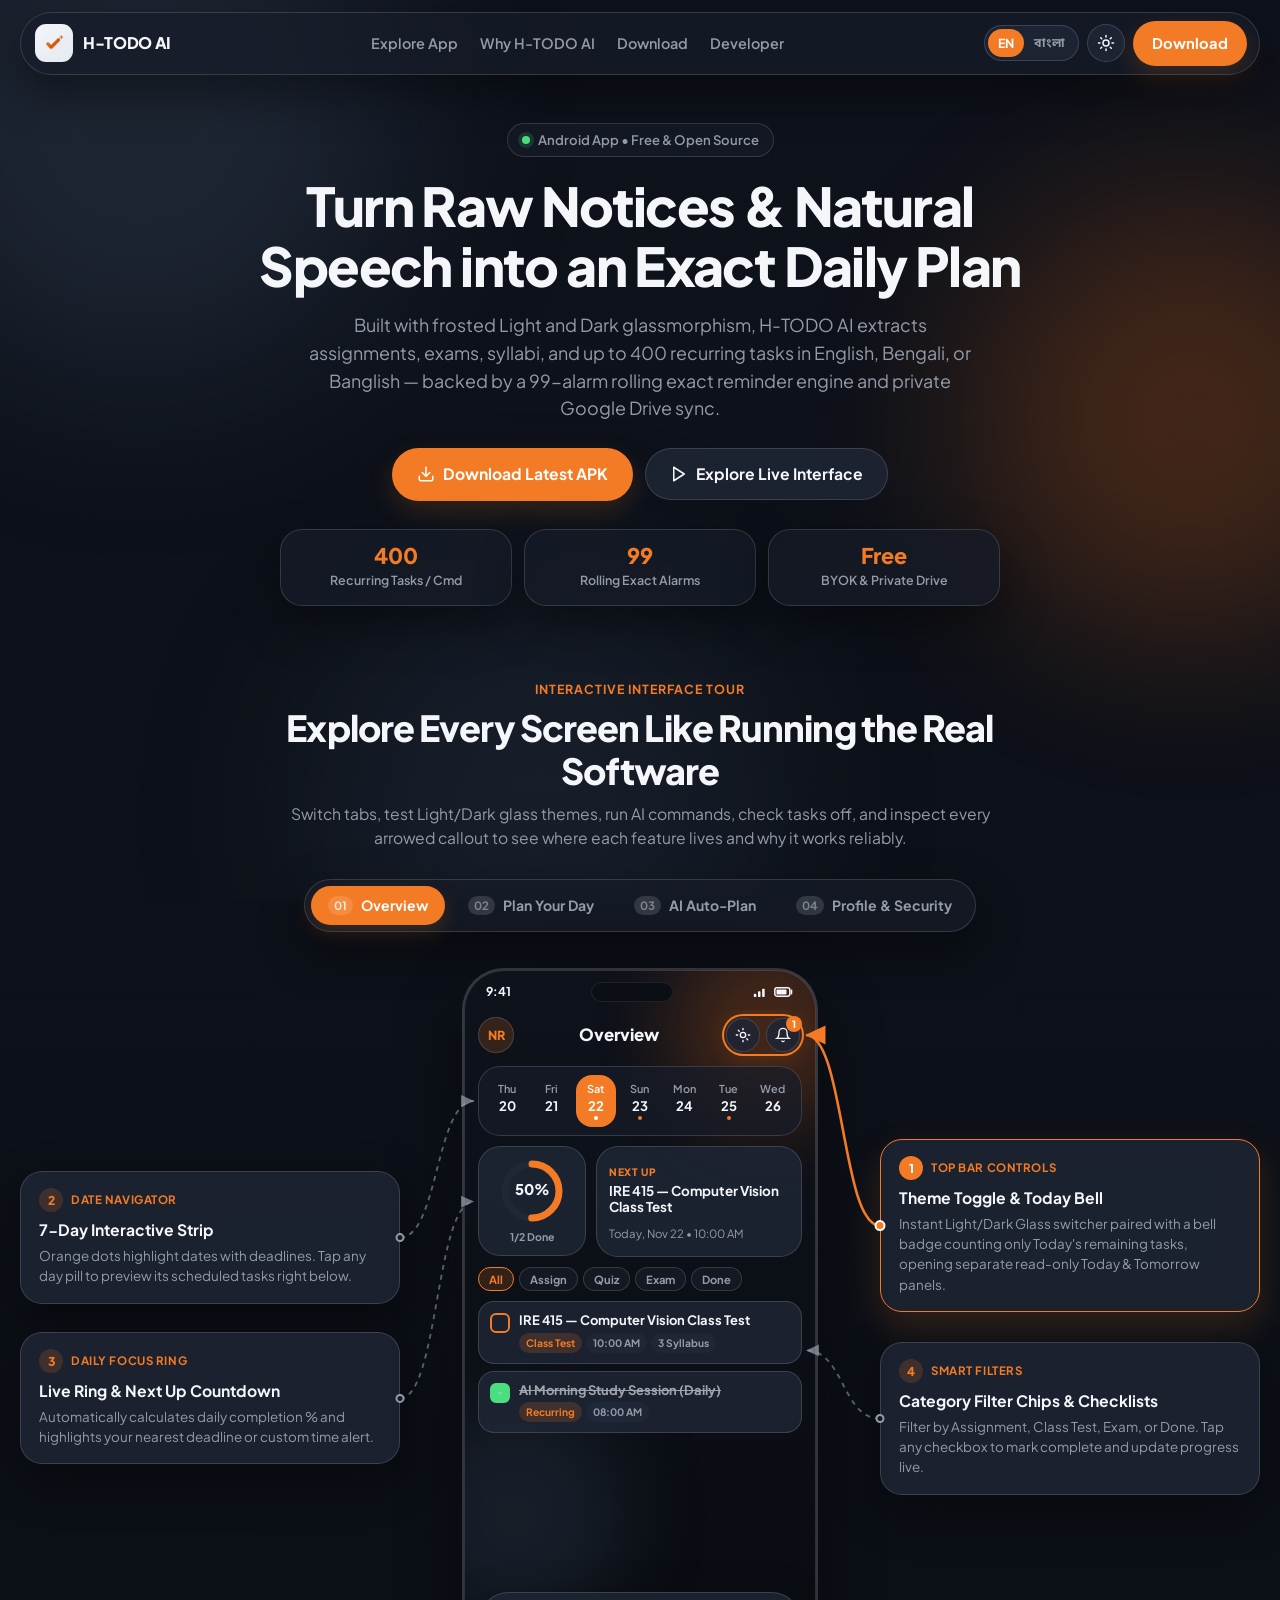
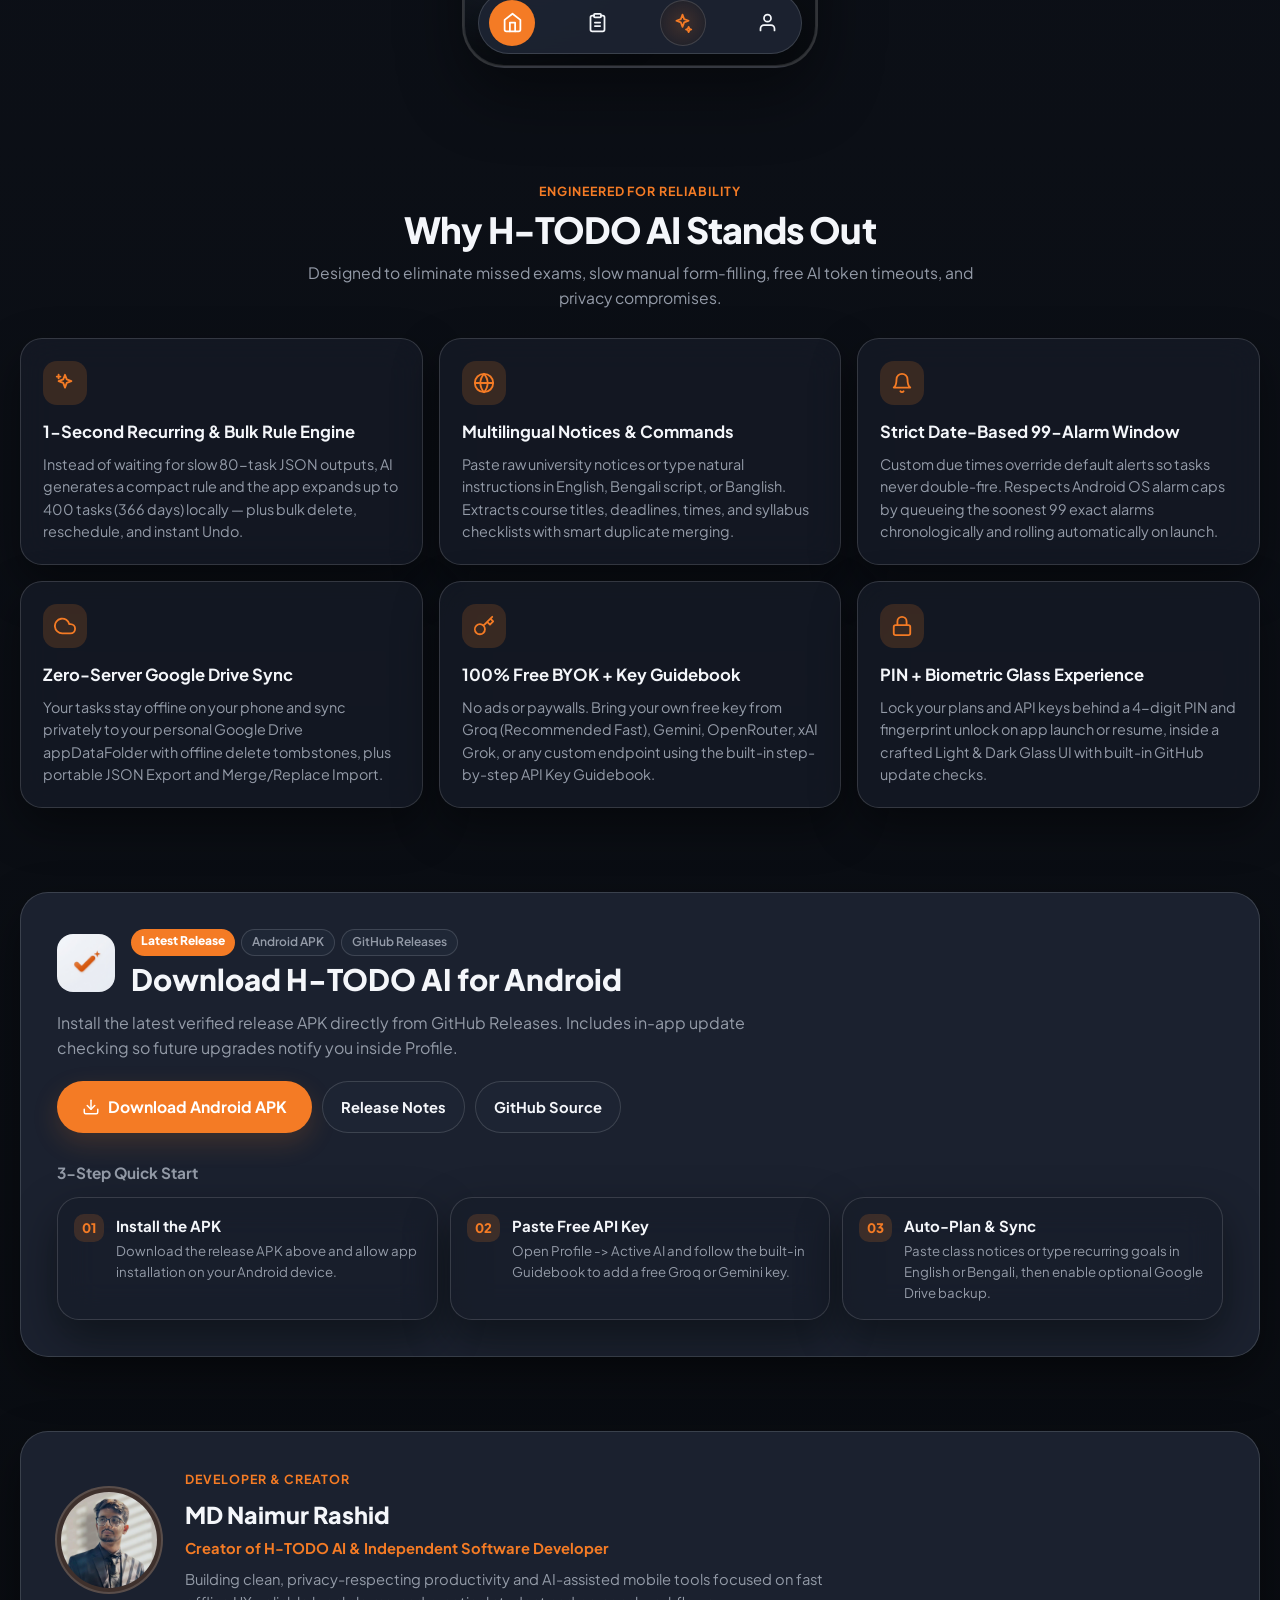
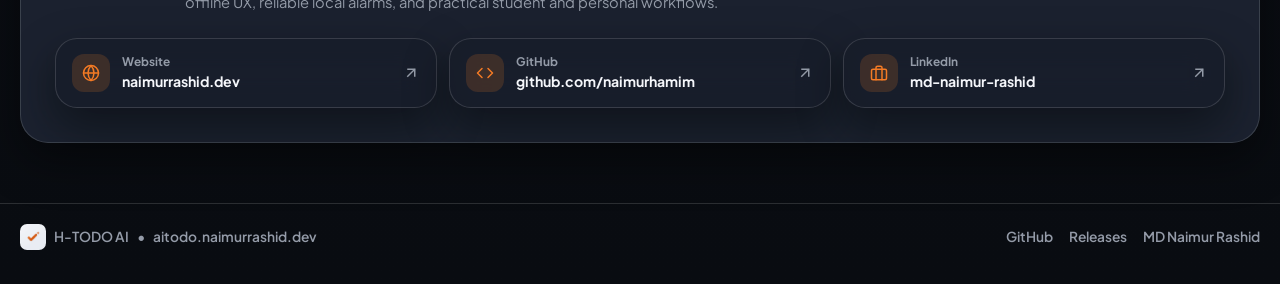
==== commit 4aa7c96a: "Show only today pending count on bell, add Today/Tomorrow panels, remove version badges from website" ====
--- a/docs/index.html
+++ b/docs/index.html
@@ -41,7 +41,6 @@
         <img src="assets/app_logo.png" alt="H-TODO AI Logo" width="38" height="38" class="brand-logo" />
         <div class="brand-text">
           <span class="brand-name">H-TODO AI</span>
-          <span class="version-pill" data-release-tag>v1.0.8</span>
         </div>
       </a>
 
@@ -108,8 +107,6 @@
           <div class="eyebrow-pill glass-pill">
             <span class="pulse-dot"></span>
             <span data-i18n="heroEyebrow">Android App • Free &amp; Open Source</span>
-            <span class="eyebrow-sep" aria-hidden="true">/</span>
-            <span data-release-tag>v1.0.8</span>
           </div>
 
           <h1 class="hero-title" data-i18n="heroTitle">
@@ -398,9 +395,9 @@
               <img src="assets/app_logo.png" alt="H-TODO AI Icon" width="58" height="58" class="download-app-icon" />
               <div>
                 <div class="release-badges">
-                  <span class="release-tag-pill" data-release-tag>v1.0.8</span>
+                  <span class="release-tag-pill" data-i18n="latestReleasePill">Latest Release</span>
                   <span class="release-meta-pill" id="release-size">Android APK</span>
-                  <span class="release-meta-pill" id="release-date">Latest Release</span>
+                  <span class="release-meta-pill" id="release-date">GitHub Releases</span>
                 </div>
                 <h2 class="download-title" data-i18n="downloadTitle">Download H-TODO AI for Android</h2>
               </div>
--- a/docs/styles.css
+++ b/docs/styles.css
@@ -897,6 +897,34 @@
   margin: 0 0 8px;
 }
 
+.notif-tabs {
+  display: grid;
+  grid-template-columns: 1fr 1fr;
+  gap: 4px;
+  padding: 3px;
+  border-radius: var(--radius-pill);
+  background: var(--surface-subtle);
+  border: 1px solid var(--border);
+  margin-bottom: 10px;
+}
+
+.notif-tab-btn {
+  border: none;
+  background: transparent;
+  color: var(--text-secondary);
+  padding: 5px 8px;
+  border-radius: var(--radius-pill);
+  font-size: 0.71rem;
+  font-weight: 700;
+  cursor: pointer;
+  transition: background var(--transition), color var(--transition);
+}
+
+.notif-tab-btn.is-active {
+  background: var(--primary);
+  color: var(--on-primary);
+}
+
 .notif-row {
   padding: 8px 10px;
   border-radius: var(--radius-md);
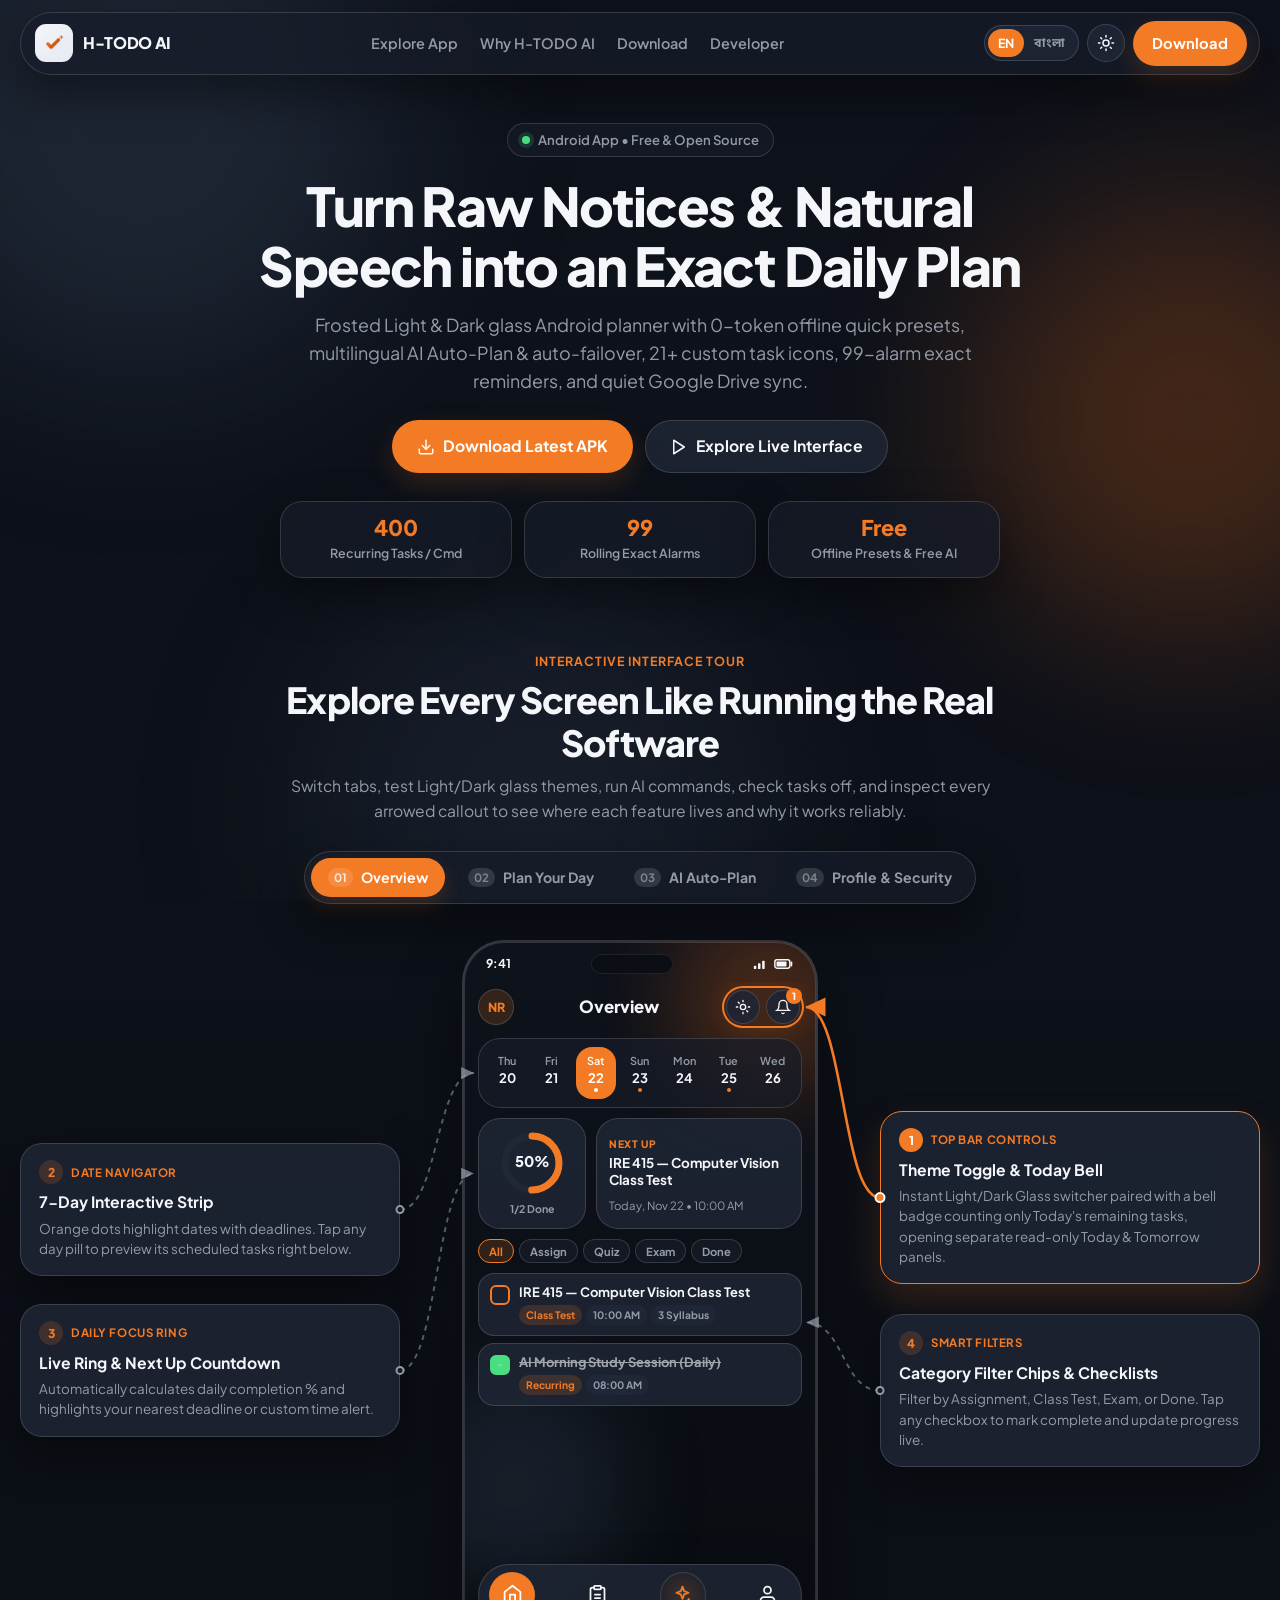
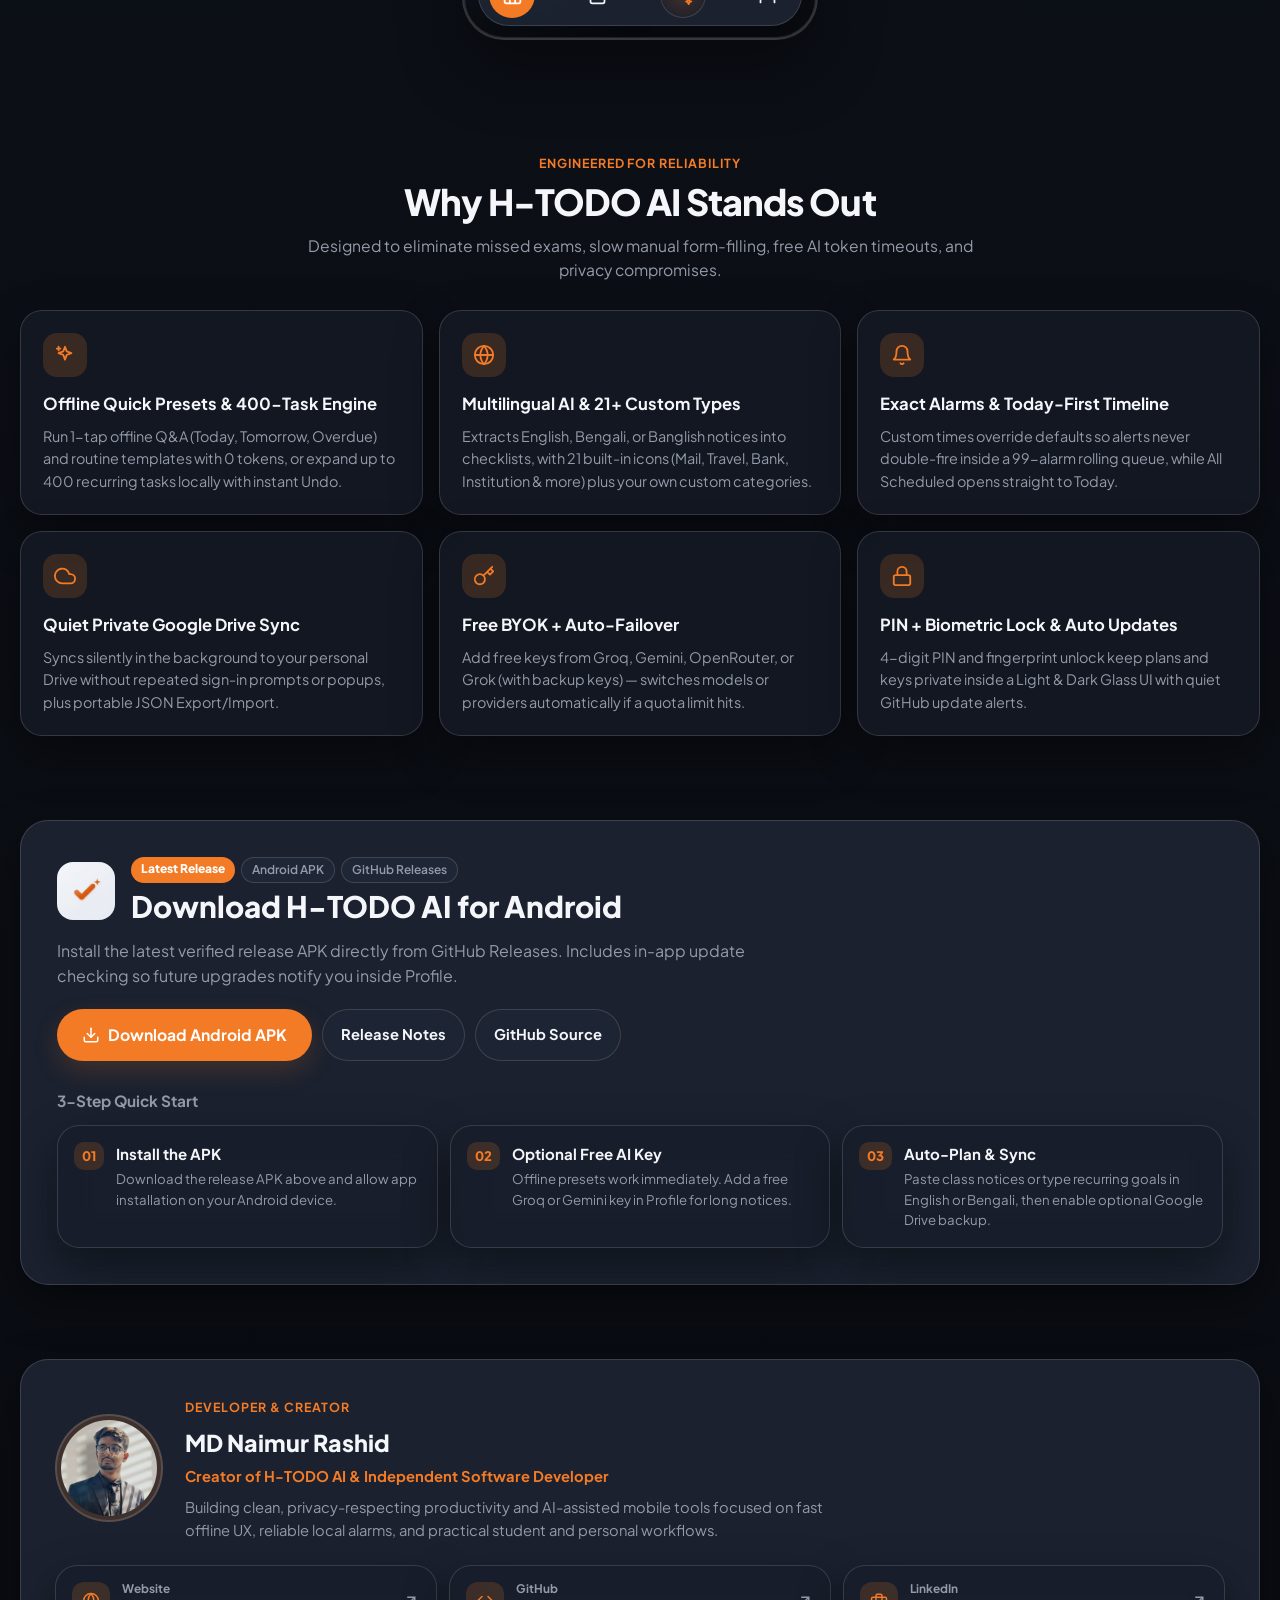
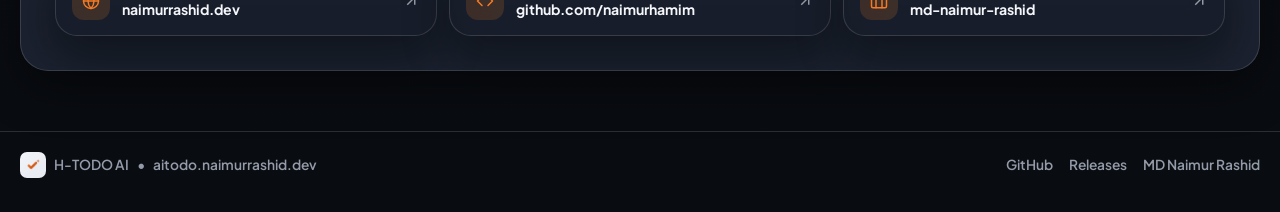
==== commit ef06b1ed: "Update showcase website highlights for v1.1.6" ====
--- a/docs/index.html
+++ b/docs/index.html
@@ -6,13 +6,13 @@
   <title>H-TODO AI — Smart AI Task &amp; Academic Schedule Planner</title>
   <meta
     name="description"
-    content="H-TODO AI is a free, open-source glassmorphic Android planner with multilingual AI Auto-Plan (English, Bengali, Banglish), 400-task recurring rule engine, 99-alarm rolling exact reminders, private Google Drive sync, and biometric app lock."
+    content="H-TODO AI is a free, open-source glassmorphic Android planner with offline 0-token quick presets, multilingual AI Auto-Plan & auto-failover, 21+ custom task types, 99-alarm exact reminders, and quiet Google Drive sync."
   />
   <meta name="theme-color" content="#0B0E14" />
   <meta property="og:title" content="H-TODO AI — Smart AI Task &amp; Academic Schedule Planner" />
   <meta
     property="og:description"
-    content="Turn raw Bengali, English, or Banglish notices and natural-language recurring rules into structured daily schedules with exact Android alarms and private Google Drive backup."
+    content="Offline 0-token quick presets, multilingual AI scheduling with auto-failover, Today-anchored timeline, 21+ custom task icons, exact alarms, and quiet Google Drive sync."
   />
   <meta property="og:type" content="website" />
   <meta property="og:url" content="https://aitodo.naimurrashid.dev/" />
@@ -114,7 +114,7 @@
           </h1>
 
           <p class="hero-subtitle" data-i18n="heroSubtitle">
-            Built with frosted Light and Dark glassmorphism, H-TODO AI extracts assignments, exams, syllabi, and up to 400 recurring tasks in English, Bengali, or Banglish — backed by a 99-alarm rolling exact reminder engine and private Google Drive sync.
+            Frosted Light &amp; Dark glass Android planner with 0-token offline quick presets, multilingual AI Auto-Plan &amp; auto-failover, 21+ custom task icons, 99-alarm exact reminders, and quiet Google Drive sync.
           </p>
 
           <div class="hero-ctas">
@@ -150,7 +150,7 @@
             </div>
             <div class="metric-card glass-panel">
               <span class="metric-value" data-i18n="metricZeroCostVal">Free</span>
-              <span class="metric-label" data-i18n="metricZeroCost">BYOK &amp; Private Drive</span>
+              <span class="metric-label" data-i18n="metricZeroCost">Offline Presets &amp; Free AI</span>
             </div>
           </div>
         </div>
@@ -313,9 +313,9 @@
                 <path d="M5 3v4M3 5h4"></path>
               </svg>
             </div>
-            <h3 data-i18n="why1Title">1-Second Recurring &amp; Bulk Rule Engine</h3>
+            <h3 data-i18n="why1Title">Offline Quick Presets &amp; 400-Task Engine</h3>
             <p data-i18n="why1Body">
-              Instead of waiting for slow 80-task JSON outputs, AI generates a compact rule and the app expands up to 400 tasks (366 days) locally — plus bulk delete, reschedule, and instant Undo.
+              Run 1-tap offline Q&amp;A (Today, Tomorrow, Overdue) and routine templates with 0 tokens, or expand up to 400 recurring tasks locally with instant Undo.
             </p>
           </article>
 
@@ -327,9 +327,9 @@
                 <path d="M12 2a15.3 15.3 0 0 1 4 10 15.3 15.3 0 0 1-4 10 15.3 15.3 0 0 1-4-10 15.3 15.3 0 0 1 4-10z"></path>
               </svg>
             </div>
-            <h3 data-i18n="why2Title">Multilingual Notices &amp; Commands</h3>
+            <h3 data-i18n="why2Title">Multilingual AI &amp; 21+ Custom Types</h3>
             <p data-i18n="why2Body">
-              Paste raw university notices or type natural instructions in English, Bengali script, or Banglish. Extracts course titles, deadlines, times, and syllabus checklists with smart duplicate merging.
+              Extracts English, Bengali, or Banglish notices into checklists, with 21 built-in icons (Mail, Travel, Bank, Institution &amp; more) plus your own custom categories.
             </p>
           </article>
 
@@ -340,9 +340,9 @@
                 <path d="M13.73 21a2 2 0 0 1-3.46 0"></path>
               </svg>
             </div>
-            <h3 data-i18n="why3Title">Strict Date-Based 99-Alarm Window</h3>
+            <h3 data-i18n="why3Title">Exact Alarms &amp; Today-First Timeline</h3>
             <p data-i18n="why3Body">
-              Custom due times override default alerts so tasks never double-fire. Respects Android OS alarm caps by queueing the soonest 99 exact alarms chronologically and rolling automatically on launch.
+              Custom times override defaults so alerts never double-fire inside a 99-alarm rolling queue, while All Scheduled opens straight to Today.
             </p>
           </article>
 
@@ -352,9 +352,9 @@
                 <path d="M18 10h-1.26A8 8 0 1 0 9 20h9a5 5 0 0 0 0-10z"></path>
               </svg>
             </div>
-            <h3 data-i18n="why4Title">Zero-Server Google Drive Sync</h3>
+            <h3 data-i18n="why4Title">Quiet Private Google Drive Sync</h3>
             <p data-i18n="why4Body">
-              Your tasks stay offline on your phone and sync privately to your personal Google Drive appDataFolder with offline delete tombstones, plus portable JSON Export and Merge/Replace Import.
+              Syncs silently in the background to your personal Drive without repeated sign-in prompts or popups, plus portable JSON Export/Import.
             </p>
           </article>
 
@@ -364,9 +364,9 @@
                 <path d="M21 2l-2 2m-7.61 7.61a5.5 5.5 0 1 1-7.778 7.778 5.5 5.5 0 0 1 7.777-7.777zm0 0L15.5 7.5m0 0l3 3L22 7l-3-3m-3.5 3.5L19 4"></path>
               </svg>
             </div>
-            <h3 data-i18n="why5Title">100% Free BYOK + Key Guidebook</h3>
+            <h3 data-i18n="why5Title">Free BYOK + Auto-Failover</h3>
             <p data-i18n="why5Body">
-              No ads or paywalls. Bring your own free key from Groq (Recommended Fast), Gemini, OpenRouter, xAI Grok, or any custom endpoint using the built-in step-by-step API Key Guidebook.
+              Add free keys from Groq, Gemini, OpenRouter, or Grok (with backup keys) — switches models or providers automatically if a quota limit hits.
             </p>
           </article>
 
@@ -377,9 +377,9 @@
                 <path d="M7 11V7a5 5 0 0 1 10 0v4"></path>
               </svg>
             </div>
-            <h3 data-i18n="why6Title">PIN + Biometric Glass Experience</h3>
+            <h3 data-i18n="why6Title">PIN + Biometric Lock &amp; Auto Updates</h3>
             <p data-i18n="why6Body">
-              Lock your plans and API keys behind a 4-digit PIN and fingerprint unlock on app launch or resume, inside a crafted Light &amp; Dark Glass UI with built-in GitHub update checks.
+              4-digit PIN and fingerprint unlock keep plans and keys private inside a Light &amp; Dark Glass UI with quiet GitHub update alerts.
             </p>
           </article>
         </div>
@@ -395,7 +395,7 @@
               <img src="assets/app_logo.png" alt="H-TODO AI Icon" width="58" height="58" class="download-app-icon" />
               <div>
                 <div class="release-badges">
-                  <span class="release-tag-pill" data-i18n="latestReleasePill">Latest Release</span>
+                  <span class="release-tag-pill" id="release-tag-pill" data-i18n="latestReleasePill">Latest Release</span>
                   <span class="release-meta-pill" id="release-size">Android APK</span>
                   <span class="release-meta-pill" id="release-date">GitHub Releases</span>
                 </div>
@@ -456,8 +456,8 @@
               <div class="step-item glass-panel">
                 <span class="step-num">02</span>
                 <div>
-                  <h4 data-i18n="qs2Title">Paste Free API Key</h4>
-                  <p data-i18n="qs2Body">Open Profile -&gt; Active AI and follow the built-in Guidebook to add a free Groq or Gemini key.</p>
+                  <h4 data-i18n="qs2Title">Optional Free AI Key</h4>
+                  <p data-i18n="qs2Body">Offline presets work immediately. Add a free Groq or Gemini key in Profile for long notices.</p>
                 </div>
               </div>
               <div class="step-item glass-panel">
